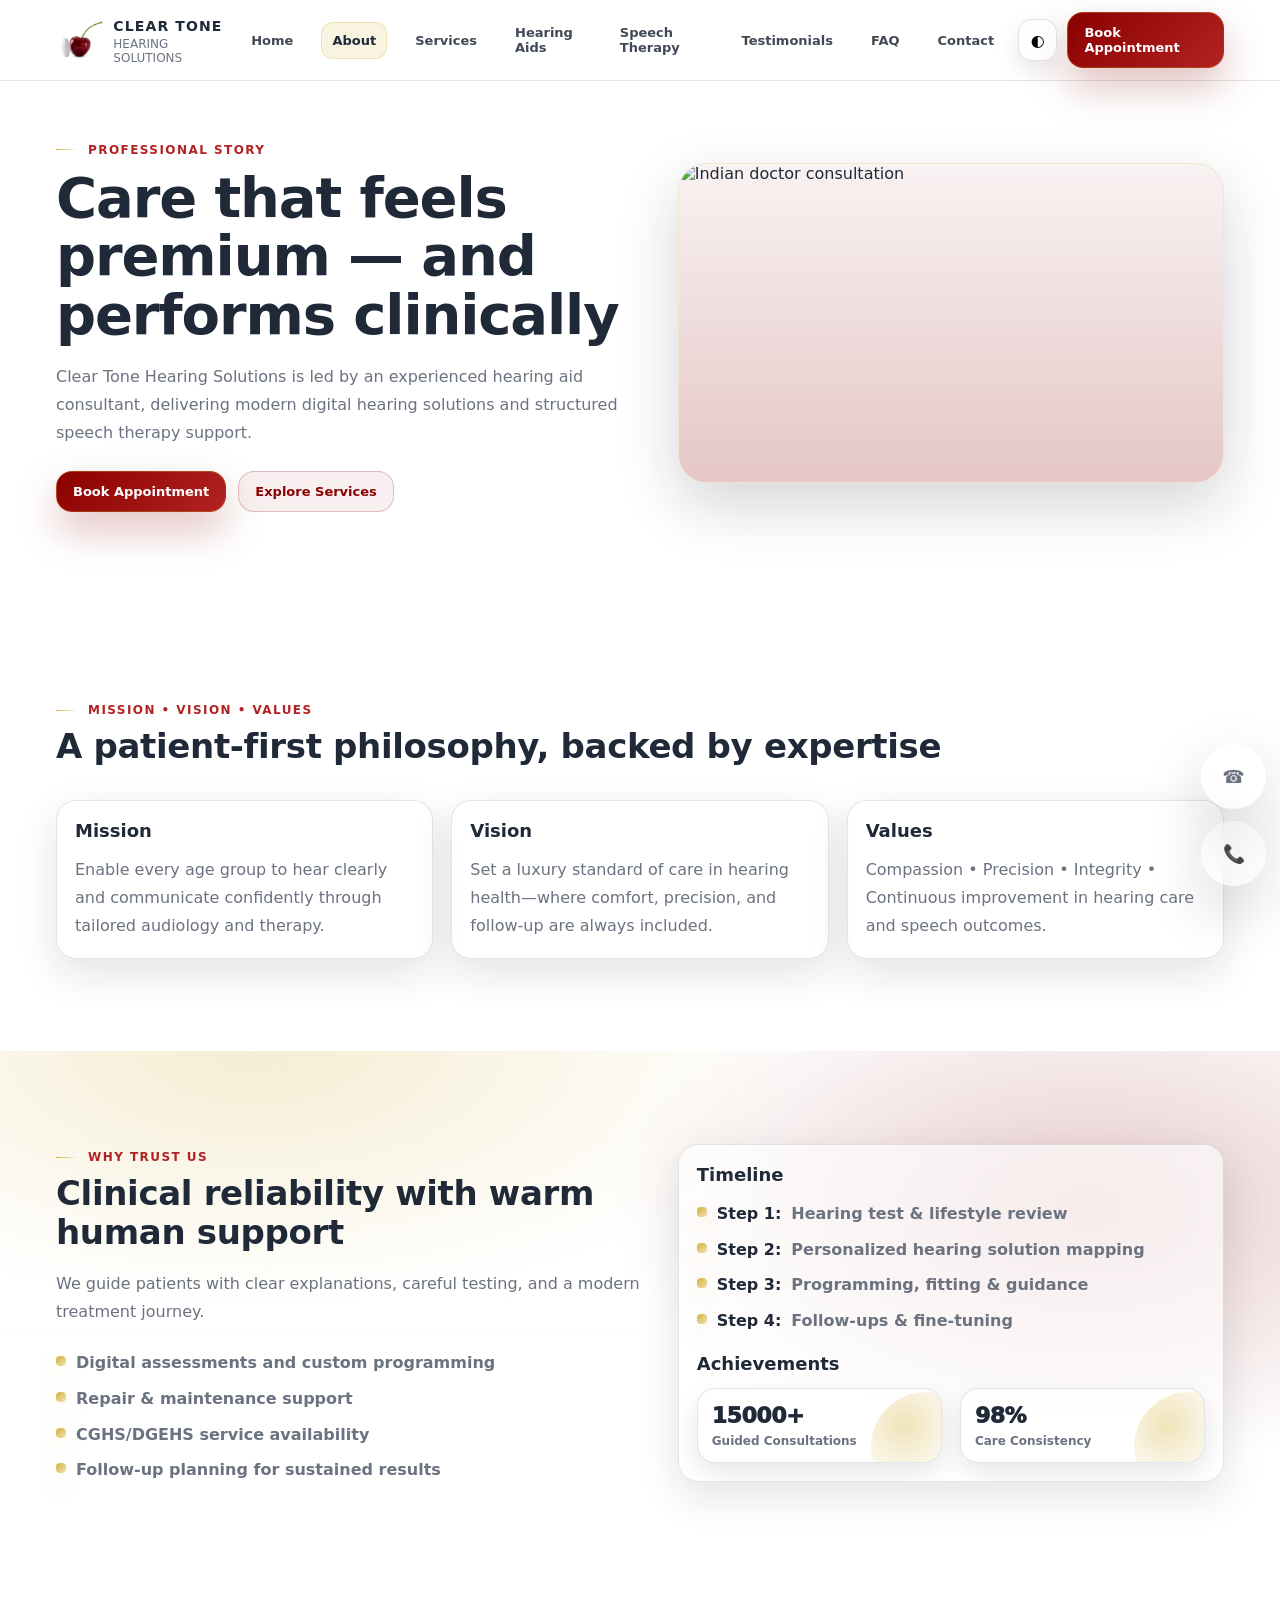
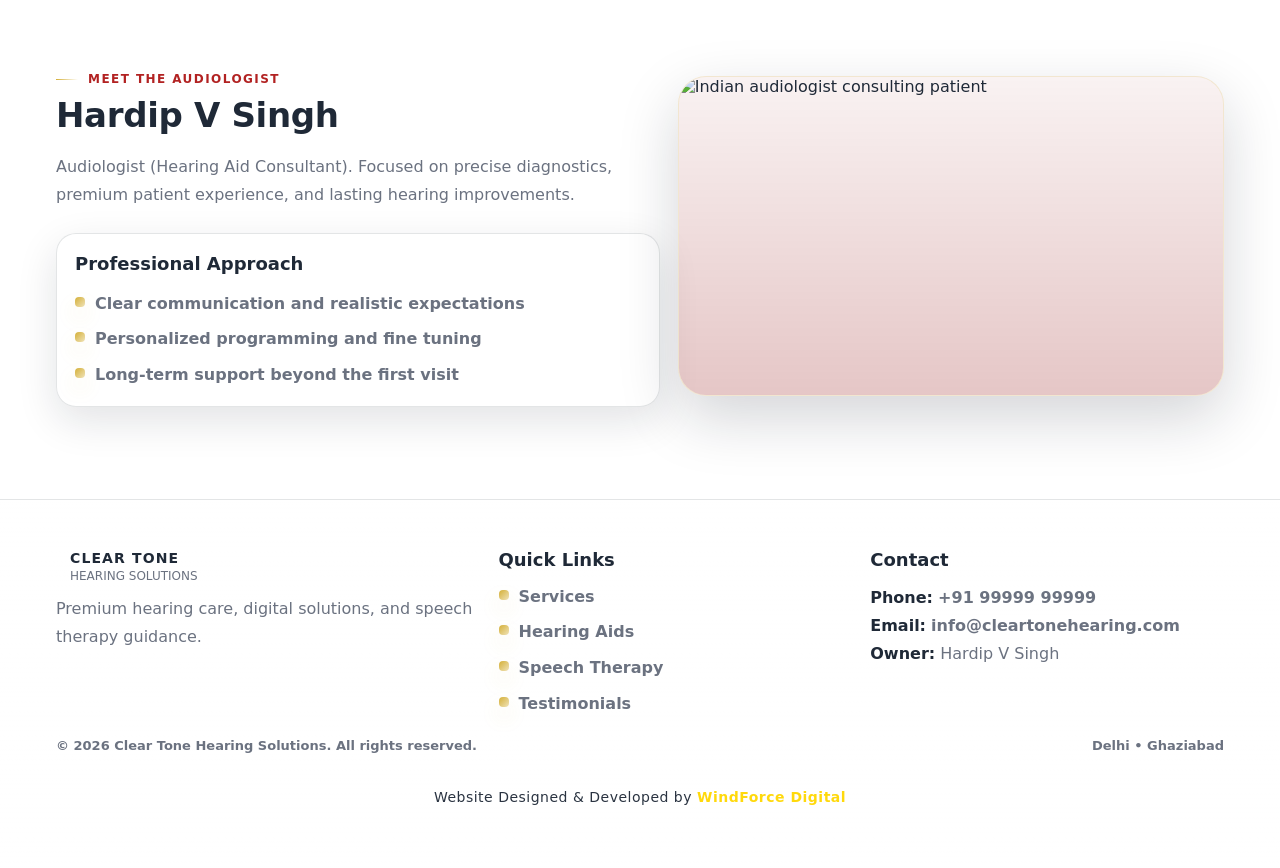
==== about.html @ dd48e20a "Add files via upload" ====
<!doctype html>
<html lang="en">
<head>
  <meta charset="utf-8" />
  <meta name="viewport" content="width=device-width, initial-scale=1" />
  <title>About Us | Clear Tone Hearing Solutions</title>
  <meta name="description" content="Mission, vision, values, timeline, and meet the audiologist at Clear Tone Hearing Solutions." />
  <meta name="theme-color" content="#8B0000" />
  <link rel="stylesheet" href="css/style.css" />
</head>
<body>
  <div id="cths-loader" class="loader" role="status" aria-live="polite">
    <div class="spinner" aria-hidden="true"></div>
    <span class="p" style="margin-top:14px; font-weight:900; color:var(--muted)">Preparing your premium experience…</span>
  </div>
  <div id="cths-progress" class="progress" aria-hidden="true"></div>

  <header class="navbar">
    <div class="container">
      <div class="nav-inner">
        <a class="brand" href="index.html" aria-label="Clear Tone Hearing Solutions Home">
          <img src="image/clear logo.jpeg" alt="Clear Tone Hearing Solutions Logo" class="site-logo">
          <div class="brand-text">
            <strong>CLEAR TONE</strong>
            <span>HEARING SOLUTIONS</span>
          </div>
        </a>
        <nav class="nav-links" aria-label="Primary">
          <a class="nav-link cths-nav-link" data-page="" href="index.html">Home</a>
          <a class="nav-link cths-nav-link" data-page="about.html" href="about.html">About</a>
          <a class="nav-link cths-nav-link" data-page="services.html" href="services.html">Services</a>
          <a class="nav-link cths-nav-link" data-page="hearing-aids.html" href="hearing-aids.html">Hearing Aids</a>
          <a class="nav-link cths-nav-link" data-page="speech-therapy.html" href="speech-therapy.html">Speech Therapy</a>
          <a class="nav-link cths-nav-link" data-page="testimonials.html" href="testimonials.html">Testimonials</a>
          <a class="nav-link cths-nav-link" data-page="faq.html" href="faq.html">FAQ</a>
          <a class="nav-link cths-nav-link" data-page="contact.html" href="contact.html">Contact</a>
        </nav>
        <div class="nav-actions">
          <button id="cths-theme-toggle" class="icon-btn" type="button" aria-label="Toggle dark mode" aria-pressed="false" title="Dark mode"><span aria-hidden="true">◐</span></button>
          <button class="icon-btn burger" id="cths-burger" type="button" aria-label="Open menu"><span aria-hidden="true">☰</span></button>
          <a class="primary-btn" href="#" data-appointment="open">Book Appointment</a>
        </div>
      </div>
    </div>

    <div id="cths-drawer" class="drawer" aria-hidden="true">
      <div class="drawer-back" aria-hidden="true"></div>
      <div class="drawer-panel">
        <div style="display:flex; justify-content:space-between; align-items:center; gap:12px">
          <div class="brand" aria-hidden="true"><span class="logo" style="width:34px; height:34px"></span><div><strong style="font-size:12px">CLEAR TONE</strong><span style="font-size:11px">HEARING SOLUTIONS</span></div></div>
          <button id="cths-drawer-close" class="icon-btn" type="button" aria-label="Close menu"><span aria-hidden="true">✕</span></button>
        </div>
        <div class="drawer-links">
          <a href="index.html" class="nav-link">Home</a>
          <a href="about.html" class="nav-link">About</a>
          <a href="services.html" class="nav-link">Services</a>
          <a href="hearing-aids.html" class="nav-link">Hearing Aids</a>
          <a href="speech-therapy.html" class="nav-link">Speech Therapy</a>
          <a href="testimonials.html" class="nav-link">Testimonials</a>
          <a href="faq.html" class="nav-link">FAQ</a>
          <a href="contact.html" class="nav-link">Contact</a>
        </div>
        <div class="card card-inner" style="margin-top:6px">
          <p class="p" style="margin:0"><strong style="color:var(--text)">Call:</strong> <a href="tel:+919999999999">+91 99999 99999</a></p>
        </div>
      </div>
    </div>
  </header>

  <main>
    <section class="section" aria-label="About header" style="padding-top:54px">
      <div class="container">
        <div class="split">
          <div data-reveal="up">
            <div class="kicker">Professional Story</div>
            <h1 class="h1" style="margin-top:12px">Care that feels premium — and performs clinically</h1>
            <p class="p mt18" style="max-width:62ch">
              Clear Tone Hearing Solutions is led by an experienced hearing aid consultant, delivering modern
              digital hearing solutions and structured speech therapy support.
            </p>
            <div class="hero-cta mt24">
              <a class="primary-btn" href="#" data-appointment="open">Book Appointment</a>
              <a class="secondary-btn" href="services.html">Explore Services</a>
            </div>
          </div>
          <div class="media-card" data-reveal="zoom">
            <img src="https://c8.alamy.com/comp/2RTAWK0/indian-female-gynecologist-doctor-consulting-young-married-couple-patients-in-fertility-clinic-about-ivf-or-iui-planning-pregnancy-concept-2RTAWK0.jpg" alt="Indian doctor consultation" loading="eager" />
          </div>
        </div>
      </div>
    </section>

    <section class="section" aria-label="Mission Vision Values">
      <div class="container">
        <div class="section-head">
          <div>
            <div class="kicker" data-reveal="left">Mission • Vision • Values</div>
            <h2 class="h2" data-reveal="up">A patient-first philosophy, backed by expertise</h2>
          </div>
        </div>

        <div class="grid-3">
          <article class="card" data-reveal="zoom"><div class="card-inner"><h3 class="h3">Mission</h3><p class="p mt12">Enable every age group to hear clearly and communicate confidently through tailored audiology and therapy.</p></div></article>
          <article class="card" data-reveal="zoom"><div class="card-inner"><h3 class="h3">Vision</h3><p class="p mt12">Set a luxury standard of care in hearing health—where comfort, precision, and follow-up are always included.</p></div></article>
          <article class="card" data-reveal="zoom"><div class="card-inner"><h3 class="h3">Values</h3><p class="p mt12">Compassion • Precision • Integrity • Continuous improvement in hearing care and speech outcomes.</p></div></article>
        </div>
      </div>
    </section>

    <section class="section parallax" aria-label="Timeline" style="padding-bottom:90px">
      <div class="parallax-bg" style="background-image:url('https://images.unsplash.com/photo-1588776814546-1a5be5c0a4b4?auto=format&fit=crop&w=1600&q=80')"></div>
      <div class="parallax-overlay"></div>
      <div class="container">
        <div class="grid-2 split">
          <div>
            <div class="kicker" data-reveal="left">Why Trust Us</div>
            <h2 class="h2" data-reveal="up">Clinical reliability with warm human support</h2>
            <p class="p mt18" data-reveal="right">We guide patients with clear explanations, careful testing, and a modern treatment journey.</p>

            <ul class="bullets mt24" data-reveal="up">
              <li>Digital assessments and custom programming</li>
              <li>Repair & maintenance support</li>
              <li>CGHS/DGEHS service availability</li>
              <li>Follow-up planning for sustained results</li>
            </ul>
          </div>

          <div class="card card-inner" data-reveal="zoom">
            <h3 class="h3">Timeline</h3>
            <div class="bullets" style="margin-top:14px">
              <li><strong style="color:var(--text)">Step 1:</strong> Hearing test & lifestyle review</li>
              <li><strong style="color:var(--text)">Step 2:</strong> Personalized hearing solution mapping</li>
              <li><strong style="color:var(--text)">Step 3:</strong> Programming, fitting & guidance</li>
              <li><strong style="color:var(--text)">Step 4:</strong> Follow-ups & fine-tuning</li>
            </div>
            <div class="mt18">
              <h3 class="h3">Achievements</h3>
              <div class="grid-2 mt12">
                <div class="stat"><div class="num cths-counter" data-to="15000" data-duration="1200" data-suffix="+">0+</div><div class="lab">Guided Consultations</div></div>
                <div class="stat"><div class="num cths-counter" data-to="98" data-duration="1100" data-suffix="%">0%</div><div class="lab">Care Consistency</div></div>
              </div>
            </div>
          </div>
        </div>
      </div>
    </section>

    <section class="section" aria-label="Meet the audiologist">
      <div class="container">
        <div class="split">
          <div>
            <div class="kicker" data-reveal="left">Meet The Audiologist</div>
            <h2 class="h2" data-reveal="up">Hardip V Singh</h2>
            <p class="p mt18" data-reveal="right">Audiologist (Hearing Aid Consultant). Focused on precise diagnostics, premium patient experience, and lasting hearing improvements.</p>
            <div class="card card-inner mt24" data-reveal="zoom">
              <h3 class="h3">Professional Approach</h3>
              <ul class="bullets" style="margin-top:14px">
                <li>Clear communication and realistic expectations</li>
                <li>Personalized programming and fine tuning</li>
                <li>Long-term support beyond the first visit</li>
              </ul>
            </div>
          </div>
          <div class="media-card" data-reveal="zoom">
            <img src="https://images.unsplash.com/photo-1559839734-2b71ea197ec2?auto=format&fit=crop&w=1200&q=80" alt="Indian audiologist consulting patient" />
          </div>
        </div>
      </div>
    </section>
  </main>

  <footer class="footer" aria-label="Footer">
    <div class="container">
      <div class="footer-grid">
        <div>
          <div class="brand" style="gap:14px"><span class="logo" aria-hidden="true"></span><div><strong>CLEAR TONE</strong><span>HEARING SOLUTIONS</span></div></div>
          <p class="p mt12">Premium hearing care, digital solutions, and speech therapy guidance.</p>
        </div>
        <div>
          <h3 class="h3">Quick Links</h3>
          <div class="bullets" style="margin-top:12px">
            <li><a href="services.html">Services</a></li>
            <li><a href="hearing-aids.html">Hearing Aids</a></li>
            <li><a href="speech-therapy.html">Speech Therapy</a></li>
            <li><a href="testimonials.html">Testimonials</a></li>
          </div>
        </div>
        <div>
          <h3 class="h3">Contact</h3>
          <p class="p mt12"><strong style="color:var(--text)">Phone:</strong> <a href="tel:+919999999999">+91 99999 99999</a></p>
          <p class="p"><strong style="color:var(--text)">Email:</strong> <a href="mailto:info@cleartonehearing.com">info@cleartonehearing.com</a></p>
          <p class="p"><strong style="color:var(--text)">Owner:</strong> Hardip V Singh</p>
        </div>
      </div>
      <div class="footer-bot"><span>© <span id="cths-year"></span> Clear Tone Hearing Solutions. All rights reserved.</span><span>Delhi • Ghaziabad</span></div>

      <div class="developer-credit">
    <p>
        Website Designed & Developed by
        <a href="https://windforcedigital.com" target="_blank" rel="noopener">
            <strong>WindForce Digital</strong>
        </a>
    </p>
</div>


  <div id="cths-modal-backdrop" class="modal-backdrop" aria-hidden="true"></div>
  <div id="cths-modal" class="modal" aria-hidden="true" role="dialog" aria-modal="true" aria-label="Book appointment">
    <div class="modal-head">
      <div><div class="kicker">Appointment</div><div class="modal-title" style="font-size:18px">Request a Premium Consultation</div></div>
      <button class="modal-close" type="button" aria-label="Close" data-modal-close="true"><span aria-hidden="true">✕</span></button>
    </div>
    <div class="modal-body">
      <form id="cths-appointment-form" class="form" action="#" method="post">
        <div class="modal-cols">
          <div class="field"><label for="cths-field-name">Full Name</label><input id="cths-field-name" name="name" type="text" required placeholder="Your name" /></div>
          <div class="field"><label for="cths-field-phone">Phone</label><input id="cths-field-phone" name="phone" type="tel" required placeholder="Mobile number" inputmode="tel" /></div>
        </div>
        <div class="modal-cols mt12">
          <div class="field"><label for="cths-field-location">Preferred Location</label>
            <select id="cths-field-location" name="location" required>
              <option value="delhi">Delhi Branch</option>
              <option value="ghaziabad">Ghaziabad Branch</option>
            </select></div>
          <div class="field"><label for="cths-field-service">Service Interested</label>
            <select id="cths-field-service" name="service" required>
              <option value="hearing">Hearing Assessment</option>
              <option value="hearing-aid">Hearing Aid</option>
              <option value="speech">Speech Therapy</option>
              <option value="repair">Repair & Maintenance</option>
            </select></div>
        </div>
        <div class="field mt12"><label for="cths-field-message">Brief Details (Optional)</label><textarea id="cths-field-message" name="message" placeholder="Tell us what you’re experiencing…"></textarea></div>
        <div class="hero-cta mt18" style="justify-content:flex-end"><button id="cths-appointment-submit" class="primary-btn" type="submit">Submit Request</button></div>
        <p id="cths-appointment-status" class="p" style="margin-top:10px; font-weight:800; color:var(--muted)"></p>
      </form>
    </div>
  </div>

  <div class="floating" aria-label="Quick actions">
    <a class="float-btn" href="#" title="WhatsApp" aria-label="WhatsApp (placeholder)" onclick="return false"><span aria-hidden="true" style="font-size:18px">☎</span></a>
    <a class="float-btn" href="tel:+919999999999" title="Call Now" aria-label="Call now"><span aria-hidden="true" style="font-size:18px">📞</span></a>
  </div>
  <button id="cths-backtop" class="backtop float-btn" type="button" aria-label="Back to top"><span aria-hidden="true">↑</span></button>

  <script>document.getElementById('cths-year').textContent = new Date().getFullYear();</script>
  <script src="js/main.js" defer></script>

  <script type="application/ld+json">
  {"@context":"https://schema.org","@type":"MedicalOrganization","name":"CLEAR TONE HEARING SOLUTIONS","telephone":"+919999999999"}
  </script>
</body>
</html>
---- css/style.css ----
/* CLEAR TONE HEARING SOLUTIONS — Premium UI System
   Pure CSS3, mobile-first, glassmorphism, luxury healthcare branding
*/

:root{
  --primary:#8B0000;
  --secondary:#B22222;
  --accent:#D4AF37;
  --bg:#FFFFFF;
  --text:#1F2937;

  --muted:#6B7280;
  --card: rgba(255,255,255,.62);
  --card2: rgba(255,255,255,.42);
  --stroke: rgba(31,41,55,.12);

  --shadow-lg: 0 22px 60px rgba(17,24,39,.18);
  --shadow-md: 0 14px 40px rgba(17,24,39,.12);
  --shadow-sm: 0 10px 24px rgba(17,24,39,.10);

  --radius-xl: 28px;
  --radius-lg: 20px;
  --radius-md: 14px;
  --radius-sm: 12px;

  --max: 1200px;

  --focus: 0 0 0 4px rgba(212,175,55,.35);
  --focus2: 0 0 0 4px rgba(139,0,0,.22);

  --grad-hero: radial-gradient(1000px 500px at 15% 0%, rgba(139,0,0,.18), transparent 55%),
               radial-gradient(900px 600px at 85% 10%, rgba(212,175,55,.18), transparent 50%),
               linear-gradient(180deg, rgba(178,34,34,.06), rgba(255,255,255,0));

  --grad-accent: linear-gradient(120deg, rgba(139,0,0,1) 0%, rgba(178,34,34,1) 45%, rgba(212,175,55,1) 100%);

  --glass: blur(14px);
}

[data-theme="dark"]{
  --bg:#070A12;
  --text:#E5E7EB;
  --muted:#9CA3AF;

  --card: rgba(12,17,33,.55);
  --card2: rgba(12,17,33,.35);
  --stroke: rgba(229,231,235,.12);

  --shadow-lg: 0 22px 60px rgba(0,0,0,.45);
  --shadow-md: 0 14px 40px rgba(0,0,0,.35);
  --shadow-sm: 0 10px 24px rgba(0,0,0,.28);

  --grad-hero: radial-gradient(1000px 500px at 15% 0%, rgba(139,0,0,.30), transparent 55%),
               radial-gradient(900px 600px at 85% 10%, rgba(212,175,55,.20), transparent 52%),
               linear-gradient(180deg, rgba(212,175,55,.08), rgba(7,10,18,0));
}

*{box-sizing:border-box}
html{scroll-behavior:smooth}
body{margin:0; font-family: ui-sans-serif, system-ui, -apple-system, Segoe UI, Roboto, Helvetica, Arial, "Apple Color Emoji","Segoe UI Emoji"; background:var(--bg); color:var(--text)}
a{color:inherit; text-decoration:none}
img{max-width:100%; display:block}
button, input, select, textarea{font:inherit}

/* Accessibility */
:focus-visible{outline:none; box-shadow: var(--focus)}

/* Layout */
.container{width:100%; max-width:var(--max); margin:0 auto; padding:0 16px}
.section{padding:72px 0}
.section--tight{padding:56px 0}

/* Type Scale */
.kicker{display:inline-flex; align-items:center; gap:10px; color:var(--secondary); font-weight:700; letter-spacing:.12em; text-transform:uppercase; font-size:12px}
.kicker:before{content:""; width:22px; height:1px; background:linear-gradient(90deg, var(--accent), rgba(212,175,55,0));}
.h1{font-size:40px; line-height:1.05; letter-spacing:-.02em; margin:14px 0 10px}
.h2{font-size:28px; line-height:1.15; margin:10px 0 12px; letter-spacing:-.01em}
.h3{font-size:18px; line-height:1.35; margin:0}
.p{color:var(--muted); line-height:1.75; margin:0}

@media (min-width: 768px){
  .h1{font-size:56px}
  .section{padding:92px 0}
  .h2{font-size:34px}
}

/* Navbar */
.navbar{
  position:sticky; top:0; z-index:50;
  backdrop-filter: blur(16px);
  background: rgba(255,255,255,.55);
  border-bottom:1px solid var(--stroke);
}
[data-theme="dark"] .navbar{background: rgba(7,10,18,.58)}

.nav-inner{display:flex; align-items:center; justify-content:space-between; gap:14px; padding:12px 0}
.brand{display:flex; align-items:center; gap:10px; min-width:0}
.brand .site-logo{flex:0 0 auto}
.brand .brand-text{min-width:0}

.logo{display:none}

.site-logo{
  height:48px;
  width:auto;
  object-fit:contain;
  display:block;
  transition:all .3s ease;
}

.site-logo:hover{
  transform:scale(1.05);
}

@media (max-width:768px){
  .site-logo{height:38px}
}

.brand strong{font-size:14px; letter-spacing:.08em}
.brand span{display:block; font-size:12px; color:var(--muted); margin-top:2px}


.nav-links{display:none}
@media (min-width: 920px){
  .nav-links{display:flex; gap:18px; align-items:center}
}

.nav-link{
  font-weight:650; font-size:13px; color:var(--text);
  opacity:.85; padding:10px 10px; border-radius:12px;
  transition: background .25s ease, transform .25s ease, opacity .25s ease;
}
.nav-link:hover{background: rgba(139,0,0,.08); opacity:1; transform: translateY(-1px)}
.nav-link[aria-current="page"]{background: rgba(212,175,55,.14); opacity:1; border:1px solid rgba(212,175,55,.28)}

.nav-actions{display:flex; gap:10px; align-items:center}

.icon-btn{
  width:42px; height:42px; border-radius:14px;
  border:1px solid var(--stroke);
  background: var(--card2);
  backdrop-filter: var(--glass);
  box-shadow: var(--shadow-sm);
  display:grid; place-items:center;
  transition: transform .2s ease, background .2s ease, border-color .2s ease;
}
.icon-btn:hover{transform: translateY(-2px); border-color: rgba(212,175,55,.35); background: var(--card)}

.primary-btn{
  background: linear-gradient(135deg, rgba(139,0,0,1), rgba(178,34,34,1));
  border:1px solid rgba(212,175,55,.28);
  color:white;
  padding:12px 16px;
  border-radius:16px;
  font-weight:800;
  font-size:13px;
  box-shadow: 0 18px 40px rgba(139,0,0,.25);
  transition: transform .2s ease, filter .2s ease;
}
.primary-btn:hover{transform: translateY(-2px); filter:saturate(1.05)}
.secondary-btn{
  border:1px solid rgba(139,0,0,.22);
  background: rgba(139,0,0,.06);
  color:var(--primary);
  padding:12px 16px;
  border-radius:16px;
  font-weight:800;
  font-size:13px;
  transition: transform .2s ease, background .2s ease;
}
.secondary-btn:hover{transform: translateY(-2px); background: rgba(139,0,0,.09)}

/* Hero */
.hero{
  padding:34px 0 22px;
  background: var(--grad-hero);
  position:relative;
  overflow:hidden;
}
.hero:before{
  content:"";
  position:absolute; inset:-120px -140px auto -140px;
  height:420px;
  background: radial-gradient(circle at 30% 50%, rgba(212,175,55,.22), transparent 60%),
              radial-gradient(circle at 70% 30%, rgba(139,0,0,.20), transparent 62%);
  filter: blur(1px);
  pointer-events:none;
}

.hero-grid{display:grid; grid-template-columns:1fr; gap:22px; align-items:center; position:relative}
@media (min-width: 980px){
  .hero-grid{grid-template-columns: 1.08fr .92fr; gap:34px}
}

.hero-card{
  border-radius: var(--radius-xl);
  border:1px solid var(--stroke);
  background: linear-gradient(180deg, rgba(255,255,255,.68), rgba(255,255,255,.40));
  box-shadow: var(--shadow-lg);
  backdrop-filter: var(--glass);
  overflow:hidden;
}
[data-theme="dark"] .hero-card{background: linear-gradient(180deg, rgba(12,17,33,.70), rgba(12,17,33,.35));}

.hero-copy{padding:22px}
@media (min-width: 768px){.hero-copy{padding:30px}}

.hero-cta{display:flex; flex-wrap:wrap; gap:12px; margin-top:18px}

.hero-badges{display:flex; flex-wrap:wrap; gap:10px; margin-top:18px}
.badge{
  display:inline-flex; align-items:center; gap:10px;
  padding:10px 12px; border-radius:16px;
  border:1px solid var(--stroke);
  background: rgba(255,255,255,.42);
  backdrop-filter: var(--glass);
  font-weight:700; font-size:13px;
}
[data-theme="dark"] .badge{background: rgba(12,17,33,.38)}

.hero-media{padding:18px}
.hero-media .media-wrap{
  border-radius: 22px;
  overflow:hidden;
  border:1px solid rgba(212,175,55,.18);
  background: rgba(139,0,0,.05);
  position:relative;
  min-height:260px;
}
@media (min-width: 980px){.hero-media .media-wrap{min-height:420px}}

.media-wrap:after{
  content:"";
  position:absolute; inset:0;
  background: linear-gradient(180deg, rgba(0,0,0,.0), rgba(0,0,0,.25));
  pointer-events:none;
}

/* Counters */
.stats-grid{display:grid; grid-template-columns: 1fr 1fr; gap:12px; margin-top:18px}
@media (min-width: 540px){.stats-grid{grid-template-columns: repeat(4, 1fr)}}

.stat{
  border-radius:18px;
  padding:14px 14px;
  border:1px solid var(--stroke);
  background: rgba(255,255,255,.48);
  backdrop-filter: var(--glass);
  box-shadow: var(--shadow-sm);
  transition: transform .2s ease, border-color .2s ease;
  position:relative;
  overflow:hidden;
}
[data-theme="dark"] .stat{background: rgba(12,17,33,.40)}
.stat:before{
  content:""; position:absolute; inset:auto -40px -40px auto;
  width:110px; height:110px; border-radius:50%;
  background: radial-gradient(circle at 30% 30%, rgba(212,175,55,.35), transparent 60%);
}
.stat:hover{transform: translateY(-3px); border-color: rgba(212,175,55,.30)}
.stat .num{font-size:22px; font-weight:950; letter-spacing:-.02em}
.stat .lab{font-size:12px; color:var(--muted); margin-top:6px; font-weight:700}

/* Cards / grids */
.grid-2{display:grid; grid-template-columns:1fr; gap:18px}
.grid-3{display:grid; grid-template-columns:1fr; gap:18px}
.grid-4{display:grid; grid-template-columns:1fr; gap:14px}

@media (min-width: 720px){
  .grid-2{grid-template-columns:1fr 1fr}
  .grid-3{grid-template-columns:repeat(2,1fr)}
  .grid-4{grid-template-columns:repeat(2,1fr)}
}
@media (min-width: 980px){
  .grid-3{grid-template-columns:repeat(3,1fr)}
  .grid-4{grid-template-columns:repeat(4,1fr)}
}

.card{
  border-radius: var(--radius-lg);
  border:1px solid var(--stroke);
  background: var(--card);
  backdrop-filter: var(--glass);
  box-shadow: var(--shadow-md);
  overflow:hidden;
}
.card-inner{padding:18px}

/* Sections headings */
.section-head{display:flex; flex-direction:column; gap:10px; margin-bottom:22px}
@media (min-width: 900px){.section-head{flex-direction:row; align-items:flex-end; justify-content:space-between}}

/* Lists */
.bullets{margin:14px 0 0; padding:0; list-style:none; display:grid; gap:10px}
.bullets li{display:flex; gap:10px; align-items:flex-start; color:var(--muted); line-height:1.6; font-weight:650}
.bullets li:before{content:""; width:10px; height:10px; margin-top:6px; border-radius:4px; background: linear-gradient(135deg, var(--accent), rgba(212,175,55,.35)); box-shadow: 0 10px 20px rgba(212,175,55,.18)}

/* Glass split / media */
.split{
  display:grid; grid-template-columns:1fr; gap:18px; align-items:center;
}
@media (min-width: 980px){.split{grid-template-columns: 1.05fr .95fr}}

.media-card{
  border-radius: var(--radius-xl);
  overflow:hidden;
  border:1px solid rgba(212,175,55,.18);
  background: rgba(139,0,0,.05);
  box-shadow: var(--shadow-lg);
  position:relative;
  min-height:320px;
}
.media-card img{width:100%; height:100%; object-fit:cover}
.media-card:after{content:""; position:absolute; inset:0; background: linear-gradient(180deg, rgba(139,0,0,.0), rgba(139,0,0,.18)); pointer-events:none}

/* Parallax */
.parallax{
  position:relative;
  overflow:hidden;
}
.parallax .parallax-bg{
  position:absolute; inset:-40px;
  background-size: cover;
  background-position:center;
  transform: translate3d(0,0,0);
  filter:saturate(1.06) contrast(1.02);
}
.parallax .parallax-overlay{
  position:absolute; inset:0;
  background: radial-gradient(900px 420px at 20% 0%, rgba(212,175,55,.22), transparent 60%),
              radial-gradient(820px 450px at 85% 30%, rgba(139,0,0,.20), transparent 58%),
              linear-gradient(180deg, rgba(255,255,255,.75), rgba(255,255,255,.20));
}
[data-theme="dark"] .parallax .parallax-overlay{background: radial-gradient(900px 420px at 20% 0%, rgba(212,175,55,.18), transparent 60%),
              radial-gradient(820px 450px at 85% 30%, rgba(139,0,0,.24), transparent 58%),
              linear-gradient(180deg, rgba(7,10,18,.72), rgba(7,10,18,.28));}

.parallax .container{position:relative}

/* Tables */
.table{
  width:100%; border-collapse:separate; border-spacing:0;
  overflow:hidden;
  border-radius:20px;
  border:1px solid var(--stroke);
  background: rgba(255,255,255,.35);
  backdrop-filter: var(--glass);
  box-shadow: var(--shadow-md);
}
[data-theme="dark"] .table{background: rgba(12,17,33,.35)}
.table th, .table td{padding:14px 12px; border-bottom:1px solid var(--stroke)}
.table th{text-align:left; color:var(--text); font-weight:900; font-size:13px}
.table td{color:var(--muted); font-weight:650}
.table tr:last-child td{border-bottom:none}

/* FAQ */
.accordion{display:grid; gap:12px}
.acc-item{
  border-radius:18px;
  border:1px solid var(--stroke);
  background: var(--card);
  backdrop-filter: var(--glass);
  box-shadow: var(--shadow-sm);
  overflow:hidden;
}
.acc-btn{
  width:100%; text-align:left;
  padding:16px 16px;
  border:none; background:transparent; color:var(--text);
  font-weight:900; display:flex; justify-content:space-between; gap:12px; cursor:pointer;
}
.acc-btn .plus{width:34px; height:34px; border-radius:14px; border:1px solid var(--stroke); display:grid; place-items:center; color:var(--primary); background:rgba(139,0,0,.06)}
.acc-panel{max-height:0; overflow:hidden; transition:max-height .35s ease}
.acc-content{padding:0 16px 0; color:var(--muted); line-height:1.7; font-weight:650}

/* Testimonials carousel */
.carousel{position:relative}
.carousel-track{display:grid; gap:12px; grid-auto-flow: column; grid-auto-columns: 100%; overflow:hidden; scroll-behavior:smooth}
@media (min-width: 900px){.carousel-track{grid-auto-columns: 50%}}

.test-card{border-radius:22px; border:1px solid var(--stroke); background: var(--card); backdrop-filter: var(--glass); box-shadow: var(--shadow-md); overflow:hidden}
.test-inner{padding:18px}
.stars{color: var(--accent); letter-spacing:2px; font-weight:900}

.carousel-controls{display:flex; gap:10px; margin-top:14px; justify-content:center}

/* Forms */
.form{
  display:grid; gap:12px;
}
.field{display:grid; gap:8px}
label{font-weight:900; font-size:13px}
input, select, textarea{
  border-radius:16px;
  border:1px solid var(--stroke);
  background: rgba(255,255,255,.45);
  backdrop-filter: var(--glass);
  padding:12px 14px;
  color:var(--text);
  box-shadow: inset 0 1px 0 rgba(255,255,255,.4);
}
[data-theme="dark"] input, [data-theme="dark"] select, [data-theme="dark"] textarea{background: rgba(12,17,33,.35)}
textarea{min-height:110px; resize:vertical}
.form .row{display:grid; grid-template-columns:1fr; gap:12px}
@media(min-width: 720px){.form .row{grid-template-columns:1fr 1fr}}

/* Footer */
.footer{
  padding:48px 0;
  border-top:1px solid var(--stroke);
  background: linear-gradient(180deg, rgba(255,255,255,.7), rgba(255,255,255,1));
}

/* Developer Credit */
.developer-credit{
    text-align:center;
    padding:15px 10px;
    margin-top:20px;
    border-top:1px solid rgba(255,255,255,0.15);
    font-size:14px;
    letter-spacing:0.5px;
}

.developer-credit strong{
    color:#FFD700;
    font-weight:700;
    transition:all .3s ease;
}
.developer-credit strong:hover{
    color:#100e0e;
}

.developer-credit p{
    margin:0;
    opacity:0.95;
}

@media (max-width: 520px){
  .developer-credit{
    padding:12px 10px;
    margin-top:16px;
    font-size:13px;
    letter-spacing:0.3px;
  }
}

[data-theme="dark"] .footer{background: linear-gradient(180deg, rgba(7,10,18,.75), rgba(7,10,18,1));}
.footer-grid{display:grid; grid-template-columns:1fr; gap:18px}
@media(min-width: 920px){.footer-grid{grid-template-columns: 1.2fr 1fr 1fr}}

.footer a{color:var(--muted); font-weight:700}
.footer a:hover{color:var(--primary)}

.footer-bot{display:flex; flex-wrap:wrap; gap:10px; justify-content:space-between; margin-top:22px; color:var(--muted); font-weight:700; font-size:13px}

/* Floating widgets */
.floating{
  position:fixed;
  right:14px;
  bottom:14px;
  z-index:60;
  display:flex;
  flex-direction:column;
  /* ensure no overlap on mobile: fixed vertical stack */
  gap:12px;
}

.float-btn{
  width:65px;
  height:65px;
  border-radius:999px;
  border:1px solid rgba(255,255,255,.22);
  background: rgba(255,255,255,.20);
  backdrop-filter: var(--glass);
  box-shadow: var(--shadow-lg);
  display:grid;
  place-items:center;
  transition: transform .22s ease, box-shadow .22s ease, filter .22s ease;
  position:relative;
  overflow:hidden;
}

/* WhatsApp button */
.float-btn--wa{
  color:#fff;
  background: linear-gradient(180deg, rgba(37,211,102,1), rgba(18,140,126,1));
  box-shadow: 0 18px 45px rgba(18,140,126,.35);
}

.float-icon{
  width:26px;
  height:26px;
  color:rgba(255,255,255,.98);
}

/* (Removed old Call button styles; only WhatsApp remains) */


.float-btn:hover{
  transform: scale(1.08);
  filter: saturate(1.05);
}

/* WhatsApp glow + pulse every 3s */
.float-btn--wa:before{
  content:"";
  position:absolute;
  inset:-2px;
  background: radial-gradient(circle at 35% 25%, rgba(255,255,255,.35), rgba(255,255,255,0) 55%);
  pointer-events:none;
}

.float-btn--wa{
  animation: cths-wa-pulse 3s ease-in-out infinite;
}

@keyframes cths-wa-pulse{
  0%, 100%{ box-shadow: 0 18px 45px rgba(18,140,126,.30); transform: scale(1); }
  50%{ box-shadow: 0 26px 70px rgba(18,140,126,.48); transform: scale(1.04); }
}

/* Tooltip */
.float-btn[title]{
  position:relative;
}
.float-btn[title]:after{
  content: attr(title);
  position:absolute;
  right: 50%;
  bottom: calc(100% + 10px);
  transform: translateX(50%);
  white-space:nowrap;
  padding:10px 12px;
  border-radius:14px;
  background: rgba(0,0,0,.55);
  color:#fff;
  font-weight:900;
  font-size:12px;
  opacity:0;
  pointer-events:none;
  transition: opacity .18s ease, transform .18s ease;
}
.float-btn:hover[title]:after{
  opacity:1;
  transform: translateX(50%) translateY(-2px);
}

/* Mobile sizing */
@media (max-width: 520px){
  .floating{ right:12px; bottom:12px; gap:10px; }
  .float-btn{ width:55px; height:55px; }
}


.backtop{position:fixed; left:14px; bottom:14px; z-index:60; display:none}

/* Progress */
.progress{
  position:fixed; top:0; left:0; height:3px;
  width:0%; background: var(--grad-accent);
  z-index:80;
}

/* Loader */
.loader{
  position:fixed; inset:0;
  background: radial-gradient(900px 500px at 30% 10%, rgba(212,175,55,.20), transparent 60%),
              linear-gradient(180deg, rgba(255,255,255,.96), rgba(255,255,255,1));
  display:grid; place-items:center;
  z-index:999;
  transition: opacity .4s ease, visibility .4s ease;
}
[data-theme="dark"] .loader{background: radial-gradient(900px 500px at 30% 10%, rgba(212,175,55,.15), transparent 60%),
              linear-gradient(180deg, rgba(7,10,18,.96), rgba(7,10,18,1));}
.loader[aria-hidden="true"]{opacity:0; visibility:hidden}
.spinner{
  width:74px; height:74px; border-radius:24px;
  border:1px solid rgba(212,175,55,.35);
  background: rgba(255,255,255,.55);
  backdrop-filter: var(--glass);
  box-shadow: var(--shadow-lg);
  display:grid; place-items:center;
  position:relative;
  overflow:hidden;
}
[data-theme="dark"] .spinner{background: rgba(12,17,33,.55)}
.spinner:before{
  content:"";
  position:absolute; inset:-60%;
  background: conic-gradient(from 90deg, rgba(212,175,55,1), rgba(139,0,0,1), rgba(212,175,55,1));
  animation: spin 1.2s linear infinite;
}
.spinner:after{
  content:"";
  position:absolute; inset:8px;
  border-radius:18px;
  background: rgba(255,255,255,.75);
  border:1px solid var(--stroke);
}
[data-theme="dark"] .spinner:after{background: rgba(7,10,18,.75)}
@keyframes spin{to{transform: rotate(360deg)}}

/* Modal */
.modal-backdrop{
  position:fixed; inset:0; z-index:200;
  background: rgba(0,0,0,.35);
  display:none;
}
.modal-backdrop[aria-hidden="false"]{display:block}
.modal{
  position:fixed; left:50%; top:50%; transform: translate(-50%,-50%);
  width: min(920px, calc(100% - 24px));
  border-radius: 26px;
  border:1px solid rgba(212,175,55,.22);
  background: var(--card);
  backdrop-filter: var(--glass);
  box-shadow: var(--shadow-lg);
  z-index:210;
  display:none;
}
.modal[aria-hidden="false"]{display:block}
.modal-head{display:flex; justify-content:space-between; align-items:center; gap:10px; padding:16px 16px 0}
.modal-title{font-weight:1000; letter-spacing:-.02em}
.modal-close{
  width:42px; height:42px; border-radius:16px;
  border:1px solid var(--stroke);
  background: rgba(255,255,255,.45);
  cursor:pointer;
}
[data-theme="dark"] .modal-close{background: rgba(12,17,33,.35)}
.modal-body{padding:16px}
.modal-cols{display:grid; grid-template-columns:1fr; gap:14px}
@media(min-width: 900px){.modal-cols{grid-template-columns: 1.05fr .95fr}}

/* Scroll reveal */
[data-reveal]{opacity:0; transform: translateY(14px); transition: opacity .7s ease, transform .7s ease}
[data-reveal].is-visible{opacity:1; transform: translateY(0)}
[data-reveal="left"].is-visible{transform: translateX(0)}
[data-reveal="right"].is-visible{transform: translateX(0)}

[data-reveal="left"]{transform: translateX(-18px)}
[data-reveal="right"]{transform: translateX(18px)}
[data-reveal="zoom"]{transform: scale(.96)}
[data-reveal="fade"]{transform:none}

/* Reduced motion */
@media (prefers-reduced-motion: reduce){
  html{scroll-behavior:auto}
  *{transition:none !important; animation:none !important}
}

/* Service filter pills */
.pills{display:flex; flex-wrap:wrap; gap:10px; margin:6px 0 18px}
.pill{
  border-radius:999px;
  border:1px solid var(--stroke);
  background: rgba(255,255,255,.45);
  backdrop-filter: var(--glass);
  padding:10px 14px;
  font-weight:900;
  font-size:13px;
  color:var(--muted);
  cursor:pointer;
  transition: transform .2s ease, border-color .2s ease, background .2s ease, color .2s ease;
}
[data-theme="dark"] .pill{background: rgba(12,17,33,.35)}
.pill:hover{transform: translateY(-2px); color:var(--text); border-color: rgba(212,175,55,.32)}
.pill[aria-pressed="true"]{color: var(--primary); border-color: rgba(139,0,0,.35); background: rgba(139,0,0,.08)}

/* Micro interactions */
.hover-lift{transition: transform .22s ease, border-color .22s ease}
.hover-lift:hover{transform: translateY(-3px); border-color: rgba(212,175,55,.28)}

/* Mobile menu (minimal) */
.burger{display:grid}
@media(min-width: 920px){.burger{display:none}}
.mobile-drawer{display:none}
@media(max-width: 919px){.mobile-drawer{display:block}}

.drawer{
  position:fixed; inset:0; z-index:120; display:none;
}
.drawer[aria-hidden="false"]{display:block}
.drawer-back{position:absolute; inset:0; background: rgba(0,0,0,.28)}
.drawer-panel{
  position:absolute; top:0; right:0; height:100%; width:min(360px, calc(100% - 60px));
  background: var(--bg);
  border-left:1px solid var(--stroke);
  padding:14px; display:flex; flex-direction:column; gap:10px;
}
.drawer-links{display:grid; gap:6px; margin-top:10px}
.drawer-links a{padding:12px 12px; border-radius:14px; border:1px solid var(--stroke); background: var(--card2); font-weight:900}

/* Video placeholder */
.video-ph{
  border-radius:22px;
  border:1px dashed rgba(212,175,55,.35);
  background: rgba(255,255,255,.35);
  height:170px;
  display:grid; place-items:center;
  color:var(--muted);
  font-weight:900;
}
[data-theme="dark"] .video-ph{background: rgba(12,17,33,.35)}

/* Utility */
.m0{margin:0}
.mt12{margin-top:12px}
.mt18{margin-top:18px}
.mt24{margin-top:24px}
.mt30{margin-top:30px}

.hide-sm{display:none}
@media(min-width: 720px){.hide-sm{display:block}}
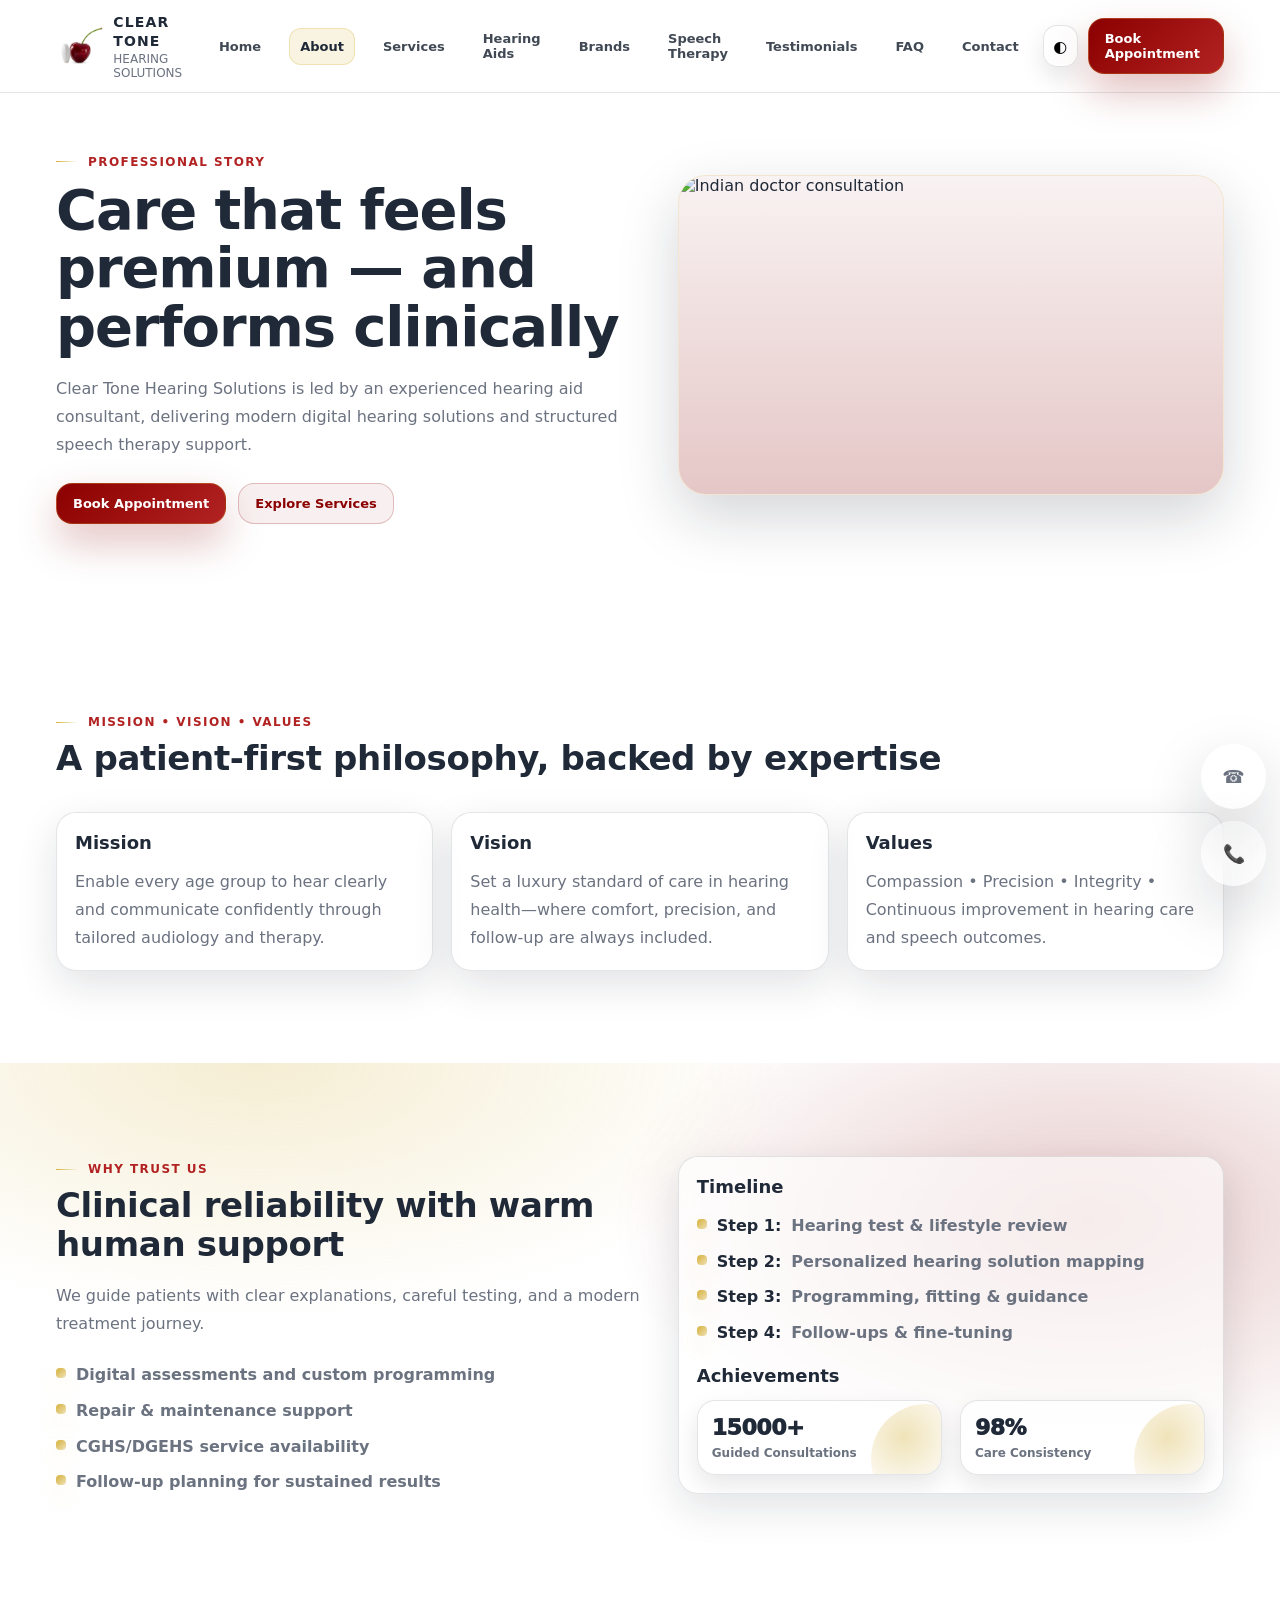
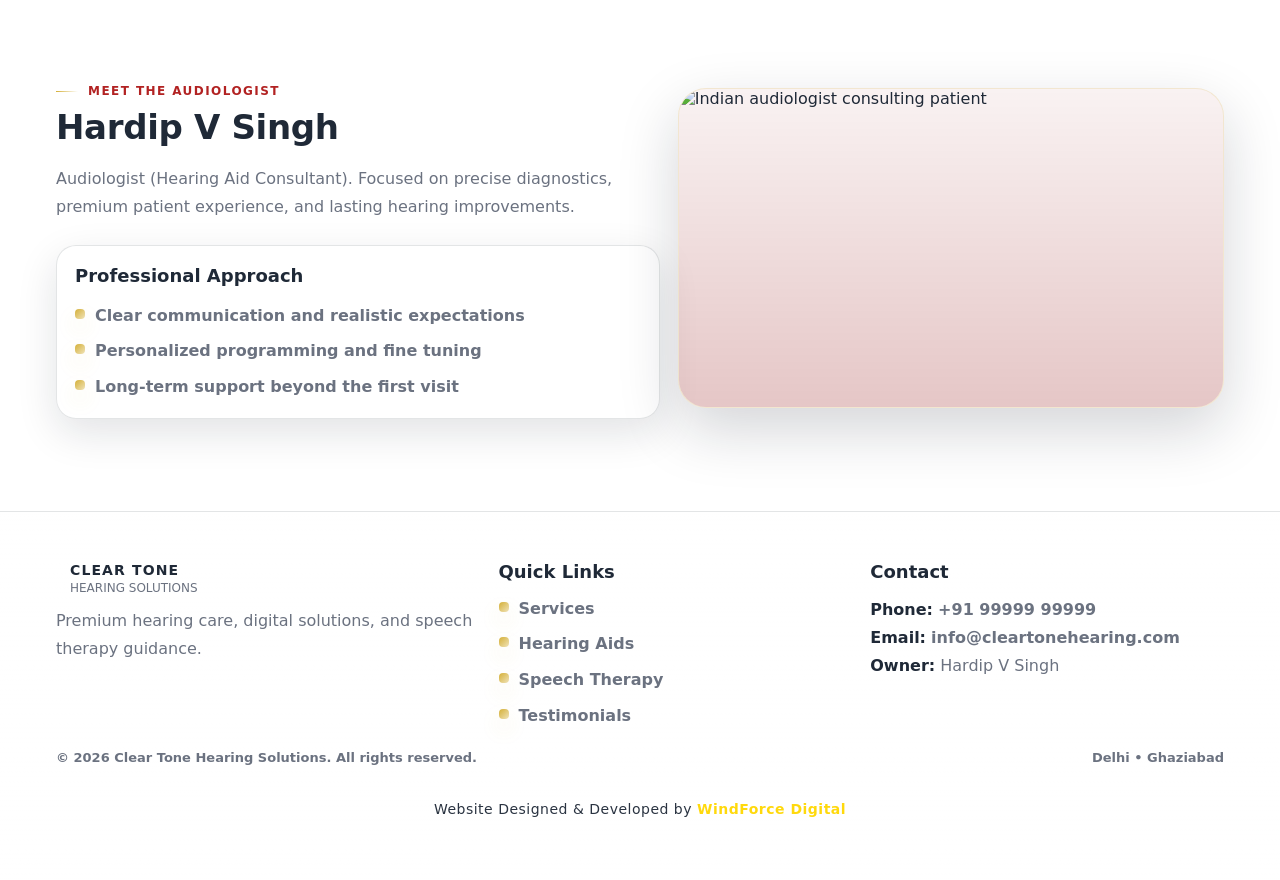
==== commit d6f1a31e: "Add premium hearing aid brands and website enhancements" ====
--- a/about.html
+++ b/about.html
@@ -30,6 +30,7 @@
           <a class="nav-link cths-nav-link" data-page="about.html" href="about.html">About</a>
           <a class="nav-link cths-nav-link" data-page="services.html" href="services.html">Services</a>
           <a class="nav-link cths-nav-link" data-page="hearing-aids.html" href="hearing-aids.html">Hearing Aids</a>
+          <a class="nav-link cths-nav-link" data-page="brands/" href="brands/oticon.html">Brands</a>
           <a class="nav-link cths-nav-link" data-page="speech-therapy.html" href="speech-therapy.html">Speech Therapy</a>
           <a class="nav-link cths-nav-link" data-page="testimonials.html" href="testimonials.html">Testimonials</a>
           <a class="nav-link cths-nav-link" data-page="faq.html" href="faq.html">FAQ</a>
@@ -55,6 +56,7 @@
           <a href="about.html" class="nav-link">About</a>
           <a href="services.html" class="nav-link">Services</a>
           <a href="hearing-aids.html" class="nav-link">Hearing Aids</a>
+          <a href="brands/oticon.html" class="nav-link">Brands</a>
           <a href="speech-therapy.html" class="nav-link">Speech Therapy</a>
           <a href="testimonials.html" class="nav-link">Testimonials</a>
           <a href="faq.html" class="nav-link">FAQ</a>
--- a/css/style.css
+++ b/css/style.css
@@ -703,7 +703,520 @@
 }
 [data-theme="dark"] .video-ph{background: rgba(12,17,33,.35)}
 
-/* Utility */
+/* =============================================
+   PREMIUM BRAND CARDS
+   ============================================= */
+.brand-card {
+  border-radius: var(--radius-xl);
+  border: 1px solid var(--stroke);
+  background: var(--card);
+  backdrop-filter: var(--glass);
+  box-shadow: var(--shadow-md);
+  overflow: hidden;
+  transition: transform .35s cubic-bezier(.22,.61,.36,1), border-color .35s ease, box-shadow .35s ease;
+  position: relative;
+}
+.brand-card:hover {
+  transform: translateY(-8px);
+  border-color: rgba(212,175,55,.35);
+  box-shadow: var(--shadow-lg), 0 0 0 1px rgba(212,175,55,.12);
+}
+.brand-card .brand-img-wrap {
+  height: 180px;
+  overflow: hidden;
+  position: relative;
+  background: linear-gradient(135deg, rgba(139,0,0,.08), rgba(212,175,55,.08));
+}
+.brand-card .brand-img-wrap img {
+  width: 100%;
+  height: 100%;
+  object-fit: cover;
+  transition: transform .5s ease;
+}
+.brand-card:hover .brand-img-wrap img {
+  transform: scale(1.06);
+}
+.brand-card .brand-logo-placeholder {
+  position: absolute;
+  bottom: 12px;
+  left: 12px;
+  padding: 8px 14px;
+  border-radius: 14px;
+  background: rgba(255,255,255,.72);
+  backdrop-filter: var(--glass);
+  border: 1px solid rgba(212,175,55,.22);
+  font-weight: 900;
+  font-size: 14px;
+  letter-spacing: .04em;
+  color: var(--text);
+}
+.brand-card .brand-body {
+  padding: 20px;
+}
+.brand-card .brand-body h3 {
+  margin: 0 0 8px;
+  font-size: 18px;
+  letter-spacing: -.01em;
+}
+.brand-card .brand-body p {
+  font-size: 14px;
+  line-height: 1.65;
+  color: var(--muted);
+  margin: 0 0 12px;
+}
+.brand-card .brand-tags {
+  display: flex;
+  flex-wrap: wrap;
+  gap: 6px;
+}
+.brand-card .brand-tags span {
+  padding: 6px 10px;
+  border-radius: 10px;
+  background: rgba(139,0,0,.06);
+  border: 1px solid rgba(139,0,0,.12);
+  font-weight: 700;
+  font-size: 11px;
+  color: var(--primary);
+}
+.brand-card .brand-cta {
+  display: flex;
+  flex-wrap: wrap;
+  gap: 10px;
+  margin-top: 16px;
+}
+[data-theme="dark"] .brand-card .brand-logo-placeholder {
+  background: rgba(12,17,33,.72);
+}
+
+/* =============================================
+   COMPARISON TABLE WITH ICONS
+   ============================================= */
+.comp-table {
+  width: 100%;
+  border-collapse: separate;
+  border-spacing: 0;
+  overflow: hidden;
+  border-radius: var(--radius-xl);
+  border: 1px solid var(--stroke);
+  background: var(--card);
+  backdrop-filter: var(--glass);
+  box-shadow: var(--shadow-md);
+}
+.comp-table th,
+.comp-table td {
+  padding: 14px 12px;
+  border-bottom: 1px solid var(--stroke);
+  text-align: center;
+  font-weight: 650;
+  font-size: 13px;
+}
+.comp-table th {
+  background: rgba(139,0,0,.06);
+  font-weight: 900;
+  color: var(--text);
+  text-align: left;
+}
+.comp-table td:first-child {
+  text-align: left;
+  font-weight: 800;
+  color: var(--text);
+}
+.comp-table tr:last-child td {
+  border-bottom: none;
+}
+.comp-table .icon-check {
+  color: #16a34a;
+  font-size: 16px;
+}
+.comp-table .icon-cross {
+  color: var(--muted);
+  font-size: 16px;
+  opacity: .4;
+}
+.comp-table .icon-partial {
+  color: var(--accent);
+  font-size: 16px;
+}
+[data-theme="dark"] .comp-table th {
+  background: rgba(12,17,33,.40);
+}
+
+/* =============================================
+   PRODUCT CARDS
+   ============================================= */
+.prod-card {
+  border-radius: var(--radius-xl);
+  border: 1px solid var(--stroke);
+  background: var(--card);
+  backdrop-filter: var(--glass);
+  box-shadow: var(--shadow-md);
+  overflow: hidden;
+  transition: transform .3s ease, border-color .3s ease;
+}
+.prod-card:hover {
+  transform: translateY(-5px);
+  border-color: rgba(212,175,55,.30);
+}
+.prod-card .prod-img {
+  height: 170px;
+  background: linear-gradient(135deg, rgba(139,0,0,.08), rgba(212,175,55,.08));
+  display: grid;
+  place-items: center;
+  position: relative;
+  overflow: hidden;
+}
+.prod-card .prod-img span {
+  font-size: 36px;
+  opacity: .25;
+  font-weight: 100;
+  color: var(--muted);
+}
+.prod-card .prod-badges {
+  position: absolute;
+  top: 10px;
+  left: 10px;
+  display: flex;
+  flex-wrap: wrap;
+  gap: 6px;
+}
+.prod-card .prod-badge {
+  padding: 4px 10px;
+  border-radius: 10px;
+  font-size: 10px;
+  font-weight: 800;
+  letter-spacing: .03em;
+  text-transform: uppercase;
+}
+.prod-card .prod-badge--rechargeable {
+  background: #16a34a;
+  color: #fff;
+}
+.prod-card .prod-badge--bluetooth {
+  background: #2563eb;
+  color: #fff;
+}
+.prod-card .prod-badge--ai {
+  background: linear-gradient(135deg, var(--primary), var(--accent));
+  color: #fff;
+}
+.prod-card .prod-body {
+  padding: 18px;
+}
+.prod-card .prod-body h3 {
+  margin: 0 0 4px;
+  font-size: 16px;
+}
+.prod-card .prod-body .prod-tech {
+  font-size: 12px;
+  color: var(--muted);
+  font-weight: 700;
+  margin-bottom: 8px;
+}
+.prod-card .prod-body .prod-rating {
+  color: var(--accent);
+  font-size: 13px;
+  letter-spacing: 1px;
+  margin-bottom: 14px;
+}
+.prod-card .prod-body .prod-rating span {
+  color: var(--muted);
+  font-size: 11px;
+  margin-left: 4px;
+}
+.prod-card .prod-cta {
+  display: flex;
+  gap: 8px;
+  flex-wrap: wrap;
+}
+
+/* =============================================
+   WHY CHOOSE CLEAR TONE (Feature Cards)
+   ============================================= */
+.feature-card {
+  border-radius: var(--radius-lg);
+  border: 1px solid var(--stroke);
+  background: var(--card);
+  backdrop-filter: var(--glass);
+  box-shadow: var(--shadow-sm);
+  padding: 22px 20px;
+  text-align: center;
+  transition: transform .3s ease, border-color .3s ease;
+}
+.feature-card:hover {
+  transform: translateY(-4px);
+  border-color: rgba(212,175,55,.28);
+}
+.feature-card .feat-icon {
+  width: 52px;
+  height: 52px;
+  border-radius: 18px;
+  background: linear-gradient(135deg, rgba(139,0,0,.10), rgba(212,175,55,.10));
+  border: 1px solid rgba(212,175,55,.18);
+  display: grid;
+  place-items: center;
+  margin: 0 auto 12px;
+  font-size: 22px;
+}
+.feature-card h3 {
+  font-size: 15px;
+  margin: 0 0 6px;
+}
+.feature-card p {
+  font-size: 13px;
+  color: var(--muted);
+  line-height: 1.6;
+  margin: 0;
+}
+
+/* =============================================
+   BLOG CARDS
+   ============================================= */
+.blog-card {
+  border-radius: var(--radius-lg);
+  border: 1px solid var(--stroke);
+  background: var(--card);
+  backdrop-filter: var(--glass);
+  box-shadow: var(--shadow-md);
+  overflow: hidden;
+  transition: transform .3s ease, border-color .3s ease;
+}
+.blog-card:hover {
+  transform: translateY(-5px);
+  border-color: rgba(212,175,55,.28);
+}
+.blog-card .blog-img {
+  height: 160px;
+  background: linear-gradient(135deg, rgba(139,0,0,.08), rgba(212,175,55,.08));
+  display: grid;
+  place-items: center;
+  position: relative;
+  overflow: hidden;
+}
+.blog-card .blog-img span {
+  font-size: 32px;
+  opacity: .2;
+}
+.blog-card .blog-body {
+  padding: 18px;
+}
+.blog-card .blog-body .blog-tag {
+  display: inline-block;
+  padding: 4px 10px;
+  border-radius: 10px;
+  background: rgba(139,0,0,.07);
+  border: 1px solid rgba(139,0,0,.12);
+  font-size: 10px;
+  font-weight: 800;
+  color: var(--primary);
+  text-transform: uppercase;
+  letter-spacing: .04em;
+  margin-bottom: 8px;
+}
+.blog-card .blog-body h3 {
+  font-size: 15px;
+  margin: 0 0 6px;
+  line-height: 1.35;
+}
+.blog-card .blog-body p {
+  font-size: 13px;
+  color: var(--muted);
+  line-height: 1.65;
+  margin: 0 0 12px;
+}
+
+/* =============================================
+   CONTACT CTA BANNER
+   ============================================= */
+.cta-banner {
+  border-radius: var(--radius-xl);
+  border: 1px solid var(--stroke);
+  background: linear-gradient(135deg, rgba(139,0,0,.10), rgba(212,175,55,.12));
+  backdrop-filter: var(--glass);
+  box-shadow: var(--shadow-lg);
+  padding: 40px 30px;
+  text-align: center;
+  position: relative;
+  overflow: hidden;
+}
+.cta-banner:before {
+  content: "";
+  position: absolute;
+  inset: -60px -100px auto -100px;
+  height: 200px;
+  background: radial-gradient(circle at 30% 50%, rgba(212,175,55,.20), transparent 50%);
+  pointer-events: none;
+}
+.cta-banner h2 {
+  font-size: 26px;
+  margin: 0 0 8px;
+  position: relative;
+}
+.cta-banner p {
+  font-size: 15px;
+  color: var(--muted);
+  margin: 0 0 20px;
+  position: relative;
+}
+.cta-banner .cta-banner-btns {
+  display: flex;
+  flex-wrap: wrap;
+  gap: 12px;
+  justify-content: center;
+  position: relative;
+}
+@media (min-width: 768px) {
+  .cta-banner { padding: 56px 40px; }
+  .cta-banner h2 { font-size: 32px; }
+}
+
+/* =============================================
+   BRAND HERO PAGES
+   ============================================= */
+.brand-hero {
+  padding: 50px 0 40px;
+  position: relative;
+  overflow: hidden;
+}
+.brand-hero .brand-hero-bg {
+  position: absolute;
+  inset: 0;
+  opacity: .08;
+  pointer-events: none;
+}
+.brand-hero-content {
+  display: grid;
+  grid-template-columns: 1fr;
+  gap: 24px;
+  align-items: center;
+  position: relative;
+}
+@media (min-width: 920px) {
+  .brand-hero-content {
+    grid-template-columns: 1.05fr .95fr;
+  }
+}
+.brand-hero-text .brand-hero-logo {
+  display: inline-flex;
+  align-items: center;
+  gap: 12px;
+  padding: 10px 18px;
+  border-radius: 18px;
+  background: var(--card);
+  backdrop-filter: var(--glass);
+  border: 1px solid rgba(212,175,55,.22);
+  font-weight: 900;
+  font-size: 18px;
+  letter-spacing: .06em;
+  margin-bottom: 16px;
+}
+.brand-hero-media {
+  border-radius: var(--radius-xl);
+  overflow: hidden;
+  border: 1px solid rgba(212,175,55,.18);
+  min-height: 260px;
+  background: linear-gradient(135deg, rgba(139,0,0,.08), rgba(212,175,55,.08));
+  display: grid;
+  place-items: center;
+  position: relative;
+}
+.brand-hero-media span {
+  font-size: 48px;
+  opacity: .15;
+  font-weight: 100;
+}
+@media (min-width: 920px) {
+  .brand-hero-media { min-height: 360px; }
+}
+
+/* Brand feature grid icons */
+.brand-feat-icon {
+  width: 44px;
+  height: 44px;
+  border-radius: 14px;
+  background: linear-gradient(135deg, rgba(139,0,0,.10), rgba(212,175,55,.10));
+  border: 1px solid rgba(212,175,55,.18);
+  display: grid;
+  place-items: center;
+  flex: 0 0 auto;
+  font-size: 18px;
+}
+
+/* Sticky consultation button (brand pages) */
+.sticky-consult {
+  position: fixed;
+  bottom: 90px;
+  right: 14px;
+  z-index: 55;
+}
+.sticky-consult .primary-btn {
+  box-shadow: 0 18px 50px rgba(139,0,0,.30);
+  animation: cths-consult-pulse 2.5s ease-in-out infinite;
+}
+@keyframes cths-consult-pulse {
+  0%, 100% { box-shadow: 0 18px 50px rgba(139,0,0,.30); }
+  50% { box-shadow: 0 24px 70px rgba(139,0,0,.45); }
+}
+
+/* Related brands grid */
+.related-brands {
+  display: grid;
+  grid-template-columns: repeat(2, 1fr);
+  gap: 12px;
+}
+@media (min-width: 720px) {
+  .related-brands { grid-template-columns: repeat(3, 1fr); }
+}
+.related-brand-item {
+  padding: 14px;
+  border-radius: 16px;
+  border: 1px solid var(--stroke);
+  background: var(--card2);
+  backdrop-filter: var(--glass);
+  text-align: center;
+  font-weight: 800;
+  font-size: 13px;
+  transition: transform .2s ease, border-color .2s ease;
+}
+.related-brand-item:hover {
+  transform: translateY(-2px);
+  border-color: rgba(212,175,55,.25);
+}
+
+/* Back to brands link */
+.back-brands {
+  display: inline-flex;
+  align-items: center;
+  gap: 8px;
+  padding: 10px 16px;
+  border-radius: 14px;
+  border: 1px solid var(--stroke);
+  background: var(--card2);
+  font-weight: 700;
+  font-size: 13px;
+  transition: transform .2s ease;
+}
+.back-brands:hover {
+  transform: translateX(-3px);
+}
+
+/* =============================================
+   ENHANCED GRID FOR 6-COLUMN LAYOUTS
+   ============================================= */
+.grid-6 {
+  display: grid;
+  grid-template-columns: 1fr;
+  gap: 18px;
+}
+@media (min-width: 640px) {
+  .grid-6 { grid-template-columns: repeat(2, 1fr); }
+}
+@media (min-width: 920px) {
+  .grid-6 { grid-template-columns: repeat(3, 1fr); }
+}
+
+/* =============================================
+   UTILITY & OVERRIDES
+   ============================================= */
 .m0{margin:0}
 .mt12{margin-top:12px}
 .mt18{margin-top:18px}
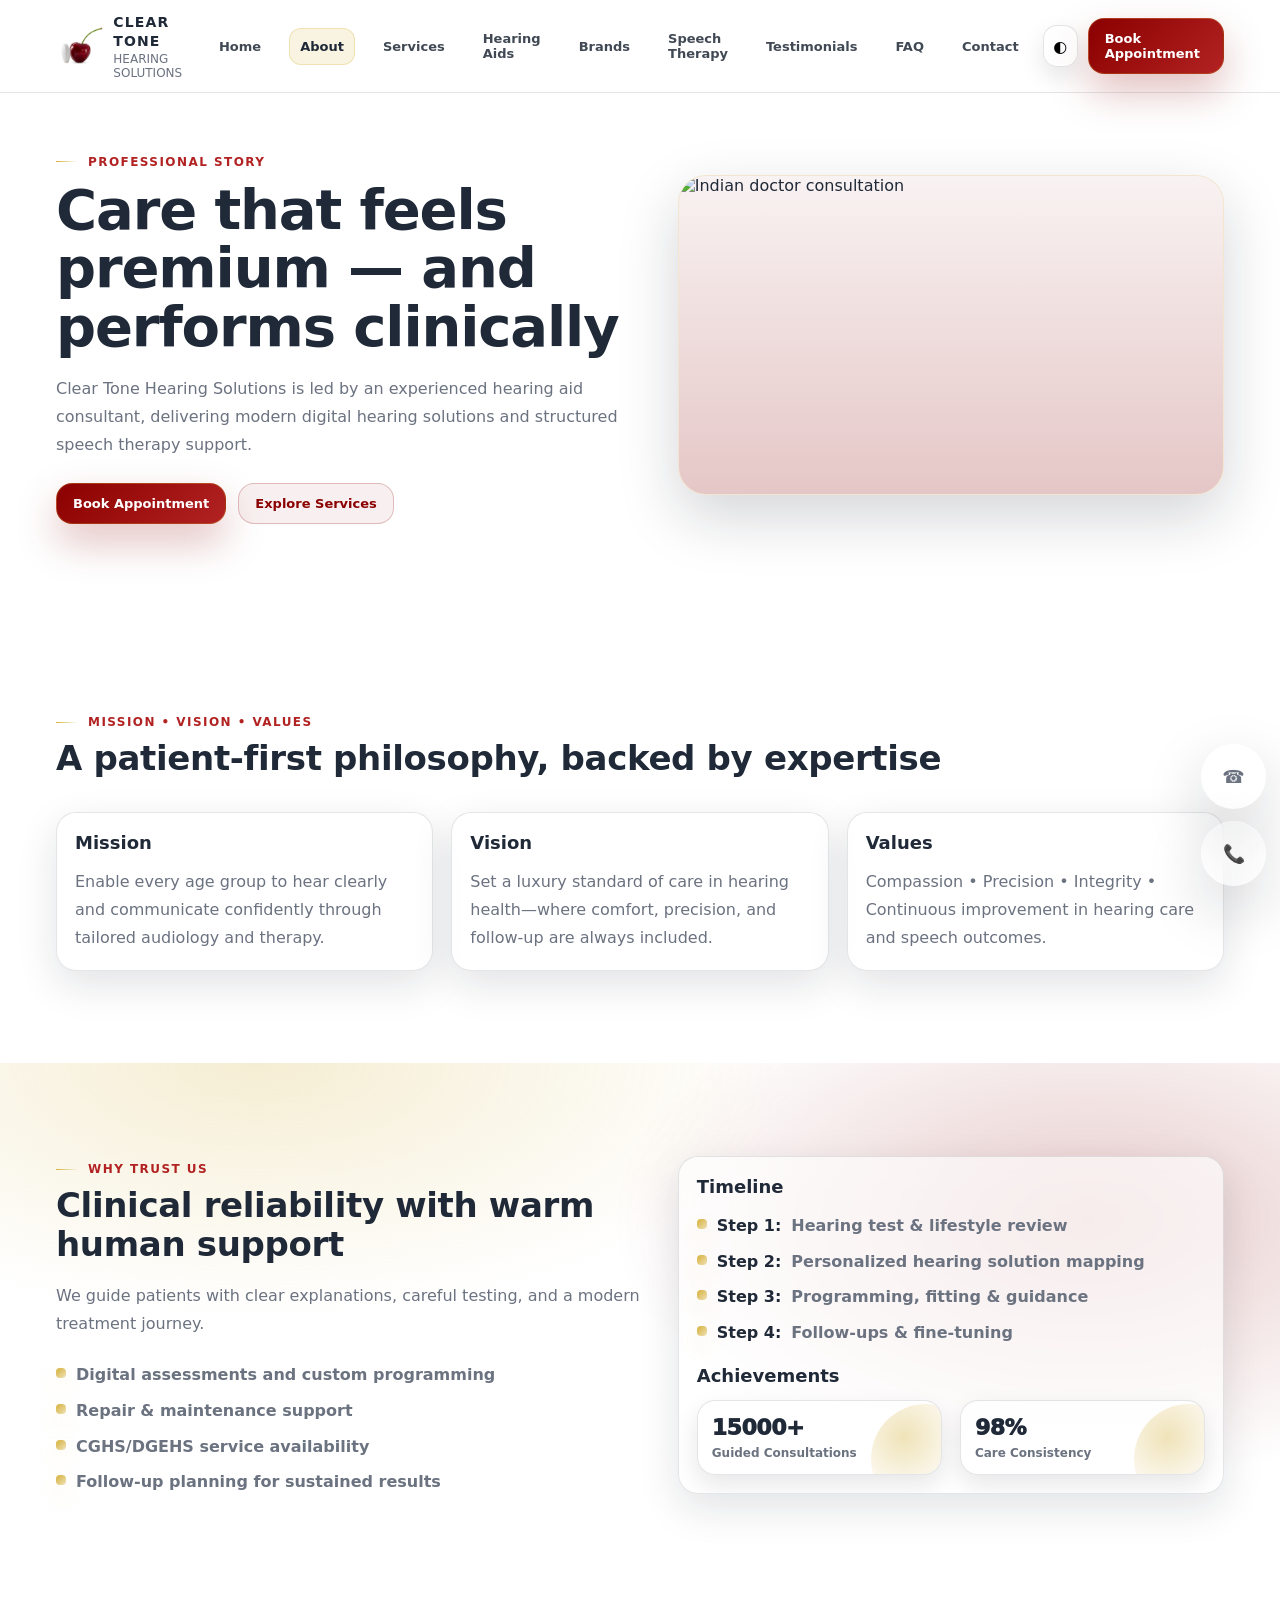
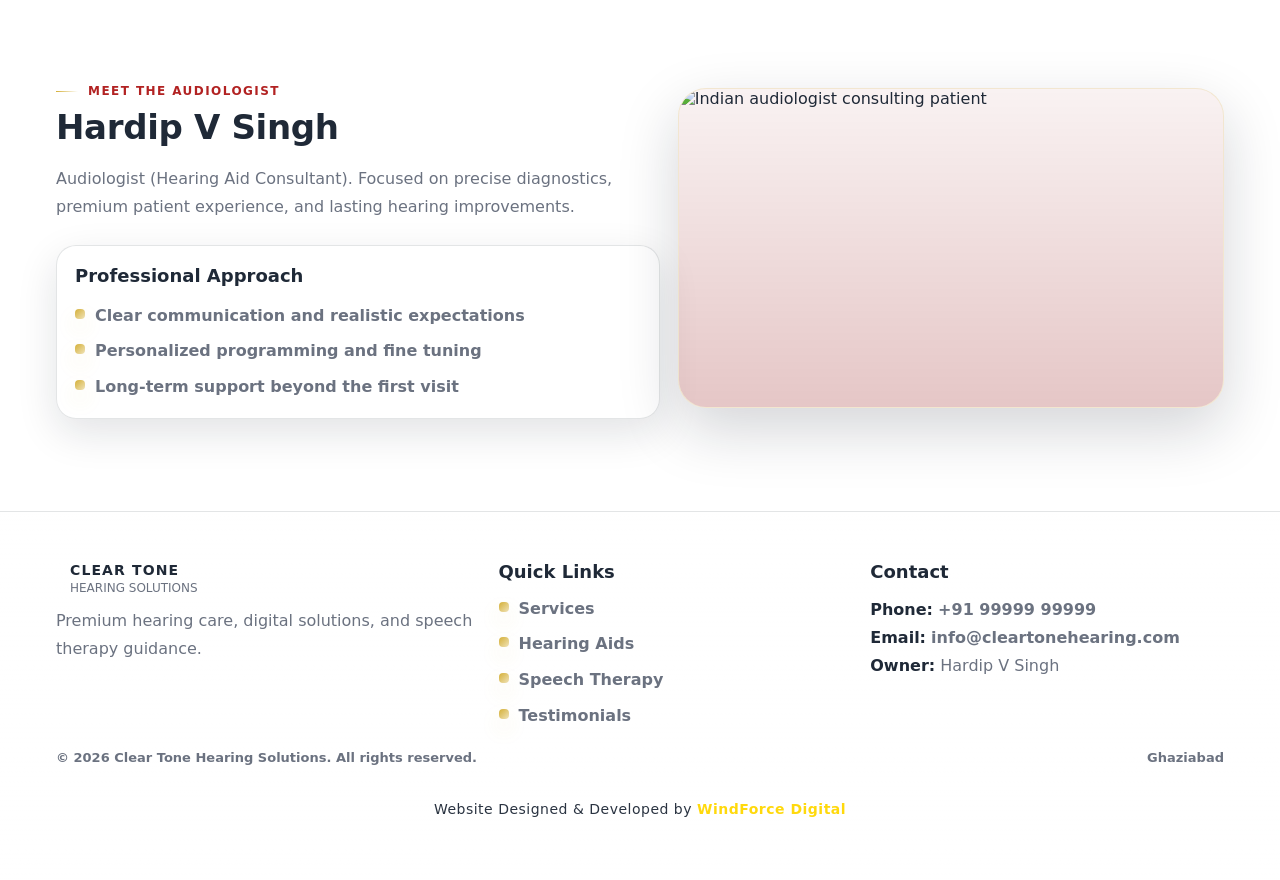
==== commit 3a776e67: "Complete code" ====
--- a/about.html
+++ b/about.html
@@ -194,7 +194,7 @@
           <p class="p"><strong style="color:var(--text)">Owner:</strong> Hardip V Singh</p>
         </div>
       </div>
-      <div class="footer-bot"><span>© <span id="cths-year"></span> Clear Tone Hearing Solutions. All rights reserved.</span><span>Delhi • Ghaziabad</span></div>
+      <div class="footer-bot"><span>© <span id="cths-year"></span> Clear Tone Hearing Solutions. All rights reserved.</span>        <span>Ghaziabad</span></div>
 
       <div class="developer-credit">
     <p>
@@ -221,7 +221,6 @@
         <div class="modal-cols mt12">
           <div class="field"><label for="cths-field-location">Preferred Location</label>
             <select id="cths-field-location" name="location" required>
-              <option value="delhi">Delhi Branch</option>
               <option value="ghaziabad">Ghaziabad Branch</option>
             </select></div>
           <div class="field"><label for="cths-field-service">Service Interested</label>
--- a/css/style.css
+++ b/css/style.css
@@ -888,13 +888,15 @@
   text-transform: uppercase;
 }
 .prod-card .prod-badge--rechargeable {
-  background: #16a34a;
+  background: #acc4ce;
   color: #fff;
 }
 .prod-card .prod-badge--bluetooth {
-  background: #2563eb;
+  background: #813517;
   color: #fff;
 }
+
+
 .prod-card .prod-badge--ai {
   background: linear-gradient(135deg, var(--primary), var(--accent));
   color: #fff;
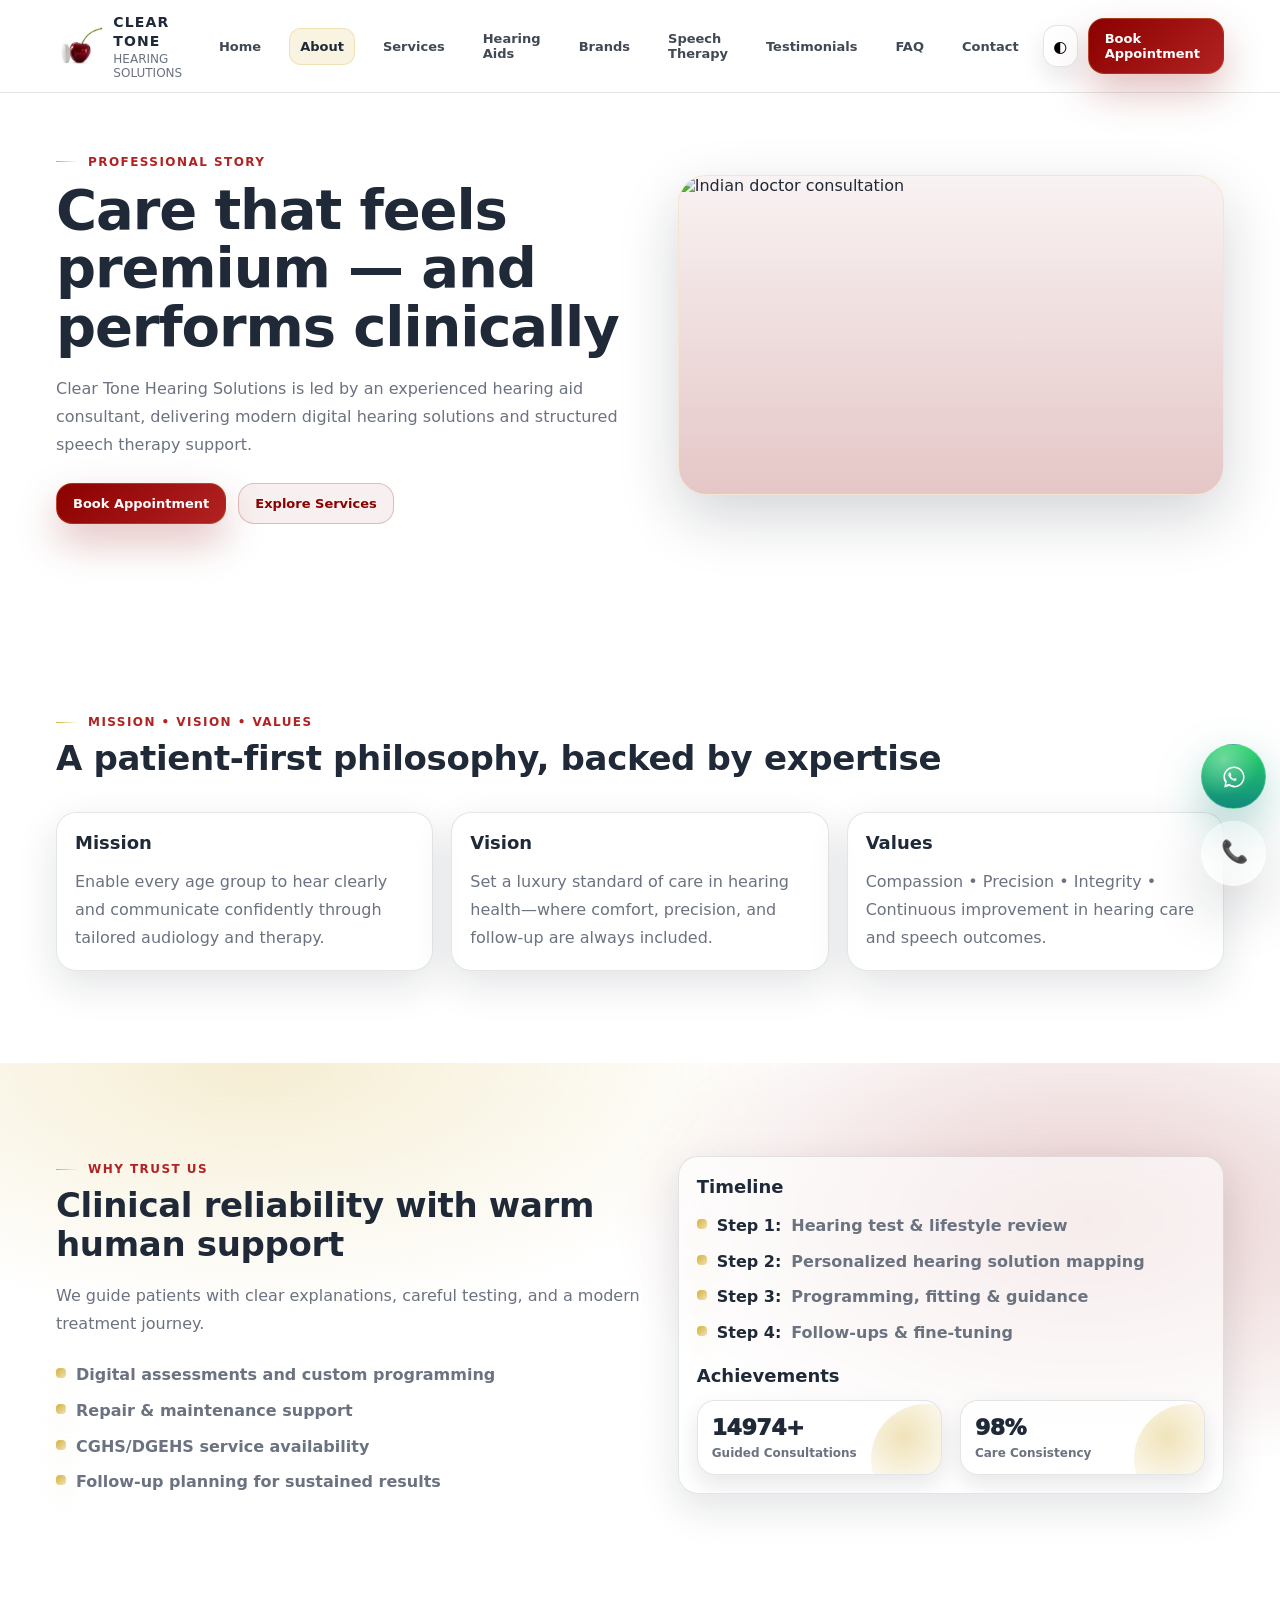
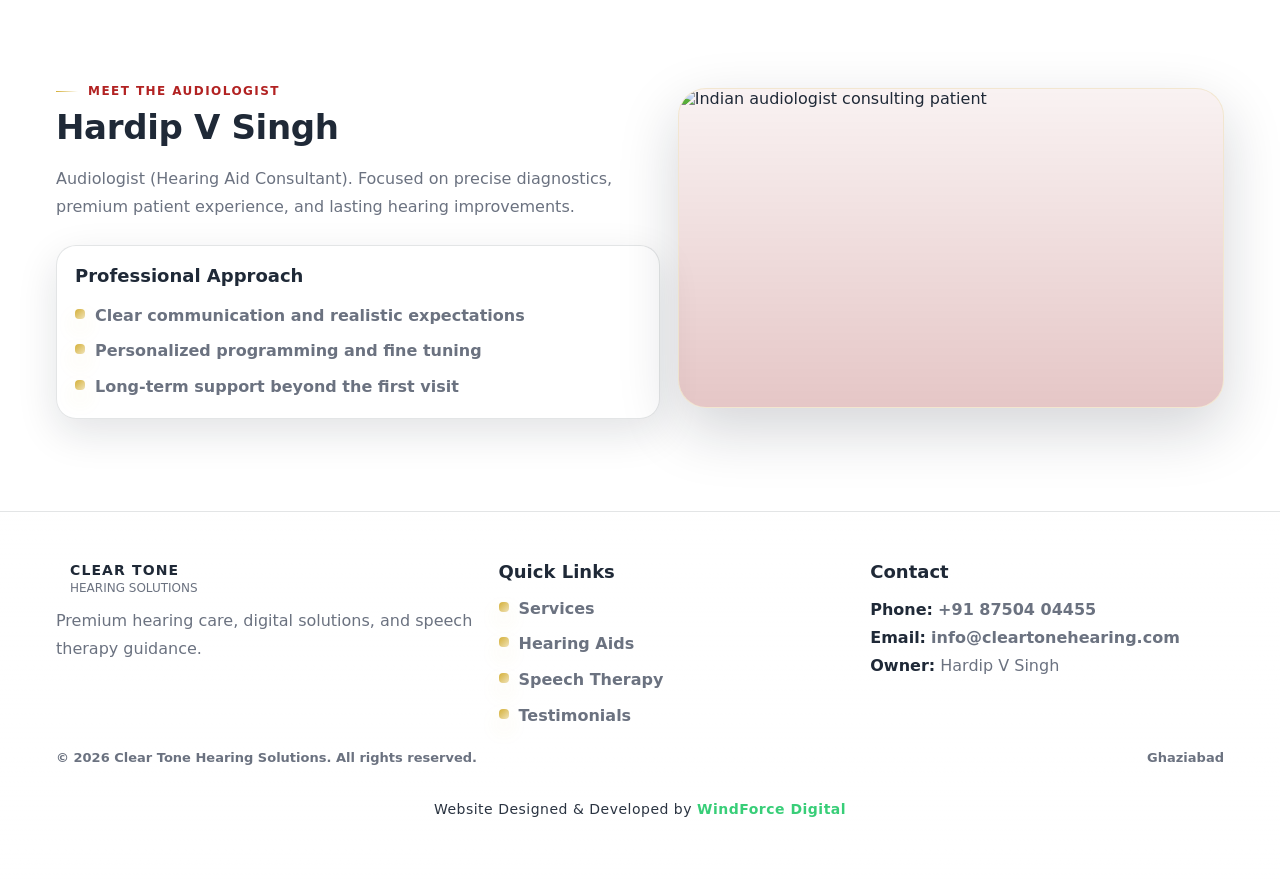
==== commit 2453e60f: "fix image" ====
--- a/about.html
+++ b/about.html
@@ -63,7 +63,7 @@
           <a href="contact.html" class="nav-link">Contact</a>
         </div>
         <div class="card card-inner" style="margin-top:6px">
-          <p class="p" style="margin:0"><strong style="color:var(--text)">Call:</strong> <a href="tel:+919999999999">+91 99999 99999</a></p>
+          <p class="p" style="margin:0"><strong style="color:var(--text)">Call:</strong> <a href="tel:+918750404455">+91 87504 04455</a></p>
         </div>
       </div>
     </div>
@@ -189,7 +189,7 @@
         </div>
         <div>
           <h3 class="h3">Contact</h3>
-          <p class="p mt12"><strong style="color:var(--text)">Phone:</strong> <a href="tel:+919999999999">+91 99999 99999</a></p>
+          <p class="p mt12"><strong style="color:var(--text)">Phone:</strong> <a href="tel:+918750404455">+91 87504 04455</a></p>
           <p class="p"><strong style="color:var(--text)">Email:</strong> <a href="mailto:info@cleartonehearing.com">info@cleartonehearing.com</a></p>
           <p class="p"><strong style="color:var(--text)">Owner:</strong> Hardip V Singh</p>
         </div>
@@ -239,8 +239,15 @@
   </div>
 
   <div class="floating" aria-label="Quick actions">
-    <a class="float-btn" href="#" title="WhatsApp" aria-label="WhatsApp (placeholder)" onclick="return false"><span aria-hidden="true" style="font-size:18px">☎</span></a>
-    <a class="float-btn" href="tel:+919999999999" title="Call Now" aria-label="Call now"><span aria-hidden="true" style="font-size:18px">📞</span></a>
+    <a class="float-btn float-btn--wa" href="https://wa.me/918750404455" target="_blank" rel="noopener" aria-label="Chat on WhatsApp" title="Chat on WhatsApp">
+      <svg class="float-icon" viewBox="0 0 32 32" aria-hidden="true" focusable="false">
+        <path fill="currentColor" d="M19.11 18.35c-.14-.07-.83-.41-1.52-.68-.63-.25-.98-.38-1.12-.18-.13.18-.26.41-.4.56-.14.16-.3.18-.56.07-.26-.11-1.1-.41-2.09-1.28-.77-.68-1.29-1.52-1.43-1.78-.14-.26-.02-.39.1-.52.11-.12.26-.3.39-.45.12-.14.16-.26.24-.43.07-.17.03-.32-.02-.43-.05-.11-.64-1.55-.88-2.12-.24-.57-.47-.49-.64-.5-.17-.02-.35-.02-.53-.02-.18 0-.47.07-.72.34-.25.27-.95.93-.95 2.27 0 1.34.97 2.63 1.1 2.81.13.18 1.9 2.87 4.59 4.02.64.28 1.14.44 1.53.56.64.2 1.22.17 1.67.1.51-.08.83-.38.97-.75.14-.37.14-.69.1-.76-.04-.07-.17-.12-.3-.19z"/>
+        <path fill="currentColor" d="M16 3C8.83 3 3 8.83 3 16c0 2.5.73 4.83 1.98 6.8L4 29l6.34-1.95A12.93 12.93 0 0 0 16 29c7.17 0 13-5.83 13-13S23.17 3 16 3zm0 23.1a11.02 11.02 0 0 1-5.66-1.56l-.41-.24-3.87 1.19 1.23-3.77-.27-.43A11.06 11.06 0 0 1 4.9 16c0-6.14 4.99-11.13 11.13-11.13S27.16 9.86 27.16 16c0 6.14-4.99 11.13-11.16 11.13z"/>
+      </svg>
+    </a>
+    <a class="float-btn float-btn--call" href="tel:+918750404455" title="Call Now" aria-label="Call Now">
+      <span class="float-icon" aria-hidden="true" style="font-size:22px; line-height:1">📞</span>
+    </a>
   </div>
   <button id="cths-backtop" class="backtop float-btn" type="button" aria-label="Back to top"><span aria-hidden="true">↑</span></button>
 
@@ -248,7 +255,7 @@
   <script src="js/main.js" defer></script>
 
   <script type="application/ld+json">
-  {"@context":"https://schema.org","@type":"MedicalOrganization","name":"CLEAR TONE HEARING SOLUTIONS","telephone":"+919999999999"}
+  {"@context":"https://schema.org","@type":"MedicalOrganization","name":"CLEAR TONE HEARING SOLUTIONS","telephone":"+918750404455"}
   </script>
 </body>
 </html>
--- a/css/style.css
+++ b/css/style.css
@@ -422,7 +422,7 @@
 }
 
 .developer-credit strong{
-    color:#FFD700;
+    color:#2ecc71;
     font-weight:700;
     transition:all .3s ease;
 }
@@ -981,18 +981,28 @@
   box-shadow: var(--shadow-md);
   overflow: hidden;
   transition: transform .3s ease, border-color .3s ease;
+  display: flex;
+  flex-direction: column;
 }
 .blog-card:hover {
   transform: translateY(-5px);
   border-color: rgba(212,175,55,.28);
 }
 .blog-card .blog-img {
-  height: 160px;
-  background: linear-gradient(135deg, rgba(139,0,0,.08), rgba(212,175,55,.08));
-  display: grid;
-  place-items: center;
+  height: 220px;
+  background: linear-gradient(135deg, rgba(139,0,0,.06), rgba(212,175,55,.06));
+  display: flex;
+  align-items: center;
+  justify-content: center;
   position: relative;
   overflow: hidden;
+  flex-shrink: 0;
+  padding: 16px;
+}
+.blog-card .blog-img img {
+  width: 100%;
+  height: 100%;
+  object-fit: contain;
 }
 .blog-card .blog-img span {
   font-size: 32px;
@@ -1000,6 +1010,9 @@
 }
 .blog-card .blog-body {
   padding: 18px;
+  flex: 1;
+  display: flex;
+  flex-direction: column;
 }
 .blog-card .blog-body .blog-tag {
   display: inline-block;
@@ -1025,6 +1038,9 @@
   line-height: 1.65;
   margin: 0 0 12px;
 }
+.blog-card .blog-body .secondary-btn {
+  margin-top: auto;
+}
 
 /* =============================================
    CONTACT CTA BANNER
@@ -1225,6 +1241,43 @@
 .mt24{margin-top:24px}
 .mt30{margin-top:30px}
 
+.premium-banner {
+  position: relative;
+  border-radius: var(--radius-xl);
+  overflow: hidden;
+  box-shadow: var(--shadow-lg);
+  aspect-ratio: 21/9;
+  background: var(--card);
+}
+.premium-banner img {
+  width: 100%;
+  height: 100%;
+  object-fit: cover;
+  display: block;
+}
+.premium-banner-overlay {
+  position: absolute;
+  inset: 0;
+  background: linear-gradient(135deg, rgba(0,0,0,.70), rgba(0,0,0,.30));
+  display: flex;
+  flex-direction: column;
+  justify-content: center;
+  padding: 40px;
+  color: #fff;
+}
+.premium-banner-overlay .kicker {
+  color: var(--accent);
+  font-weight: 800;
+  font-size: 13px;
+  letter-spacing: .08em;
+  text-transform: uppercase;
+}
+@media (max-width: 600px) {
+  .premium-banner { aspect-ratio: 4/3; }
+  .premium-banner-overlay { padding: 20px; }
+  .premium-banner-overlay h2 { font-size: 20px !important; }
+}
+
 .hide-sm{display:none}
 @media(min-width: 720px){.hide-sm{display:block}}
 
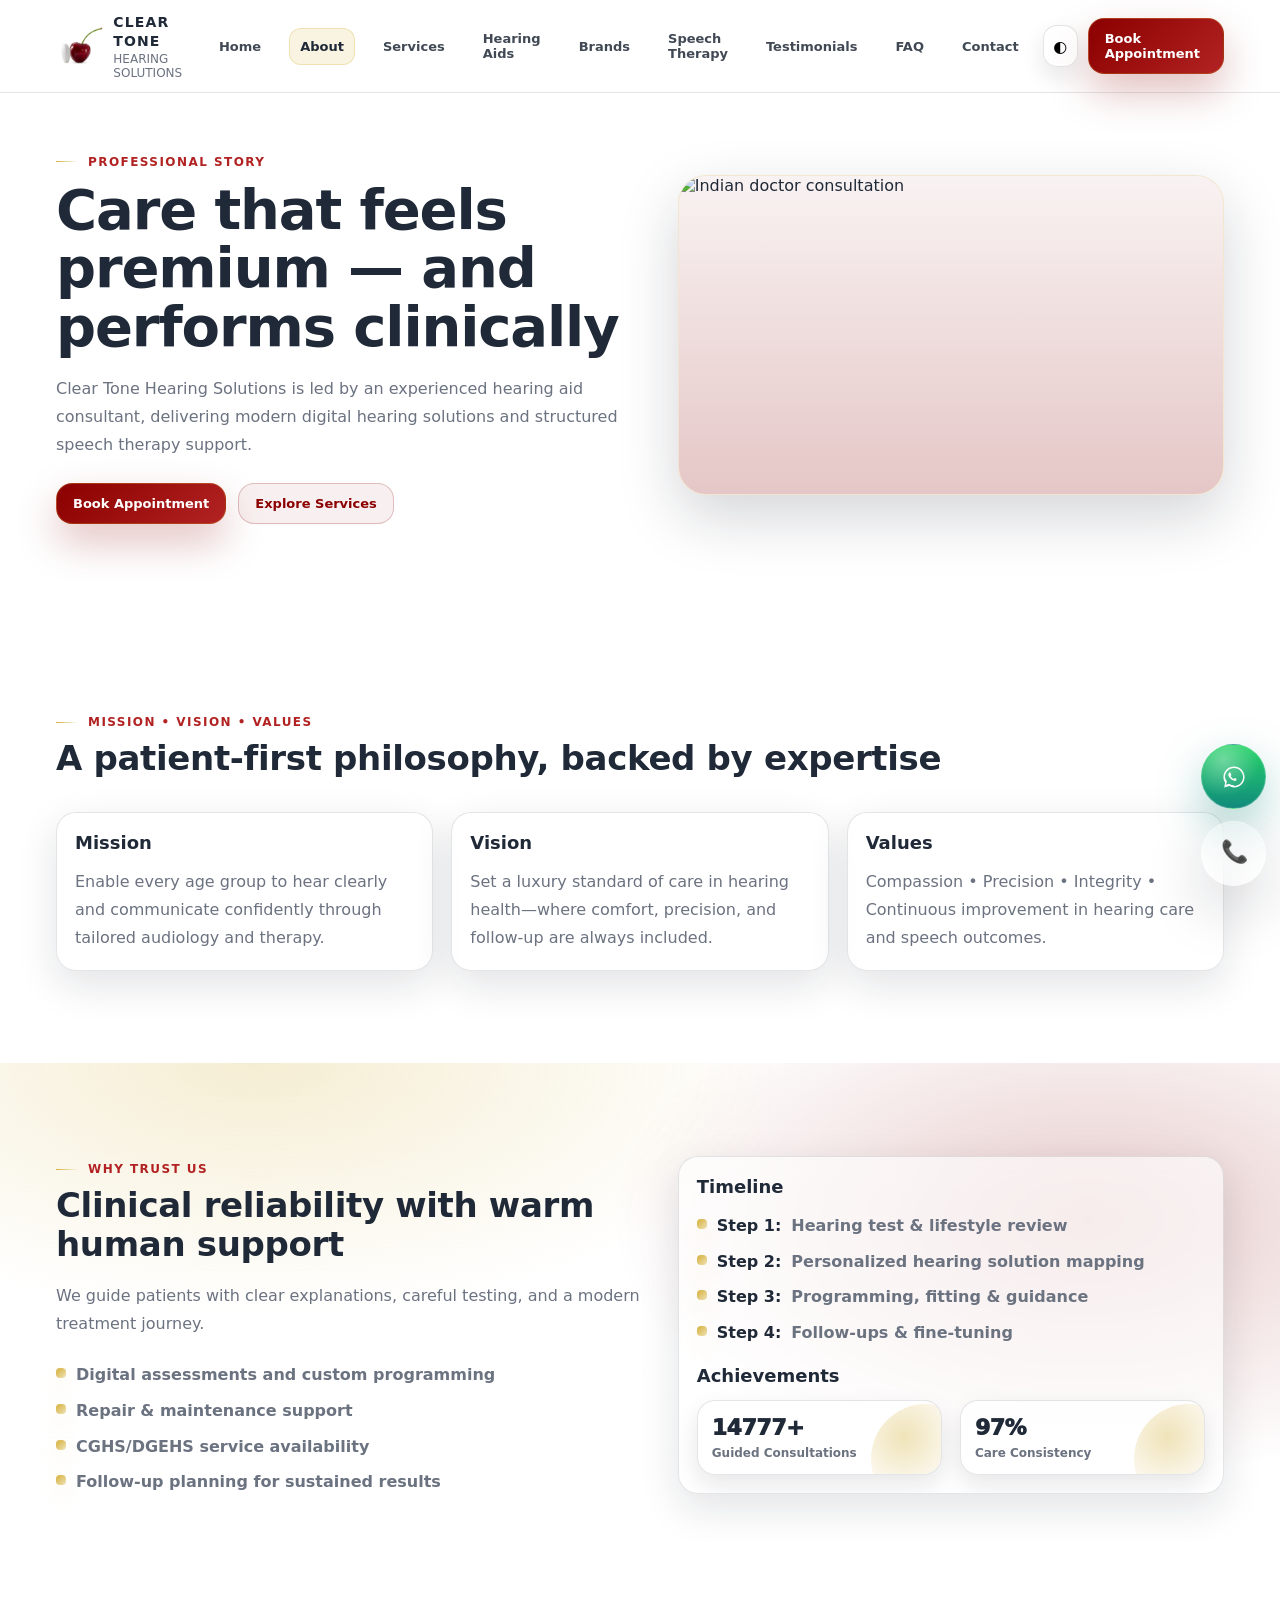
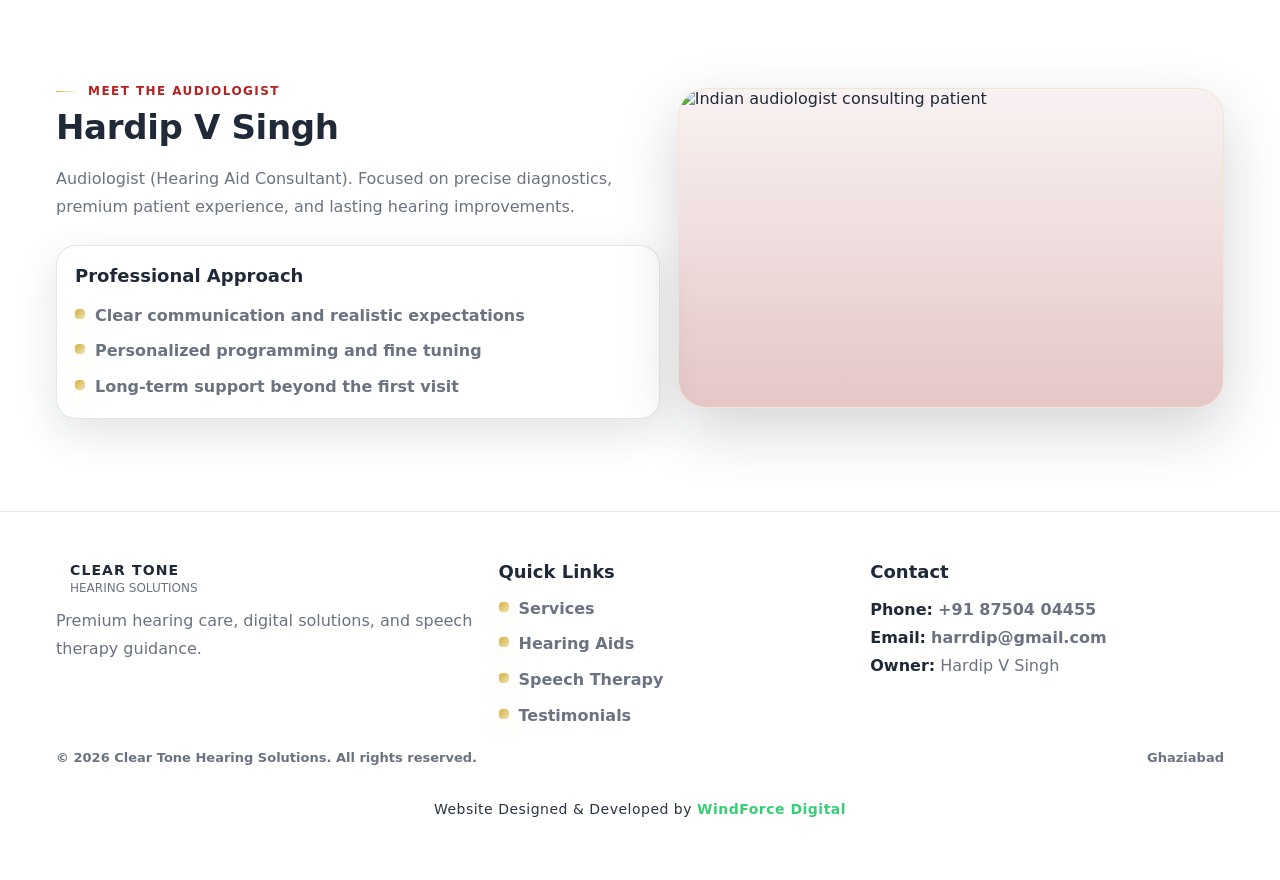
==== commit b681d334: "add sitemap" ====
--- a/about.html
+++ b/about.html
@@ -6,6 +6,7 @@
   <title>About Us | Clear Tone Hearing Solutions</title>
   <meta name="description" content="Mission, vision, values, timeline, and meet the audiologist at Clear Tone Hearing Solutions." />
   <meta name="theme-color" content="#8B0000" />
+  <link rel="icon" href="image/clear logo.jpeg" type="image/jpeg" />
   <link rel="stylesheet" href="css/style.css" />
 </head>
 <body>
@@ -190,7 +191,7 @@
         <div>
           <h3 class="h3">Contact</h3>
           <p class="p mt12"><strong style="color:var(--text)">Phone:</strong> <a href="tel:+918750404455">+91 87504 04455</a></p>
-          <p class="p"><strong style="color:var(--text)">Email:</strong> <a href="mailto:info@cleartonehearing.com">info@cleartonehearing.com</a></p>
+          <p class="p"><strong style="color:var(--text)">Email:</strong> <a href="mailto:harrdip@gmail.com">harrdip@gmail.com</a></p>
           <p class="p"><strong style="color:var(--text)">Owner:</strong> Hardip V Singh</p>
         </div>
       </div>
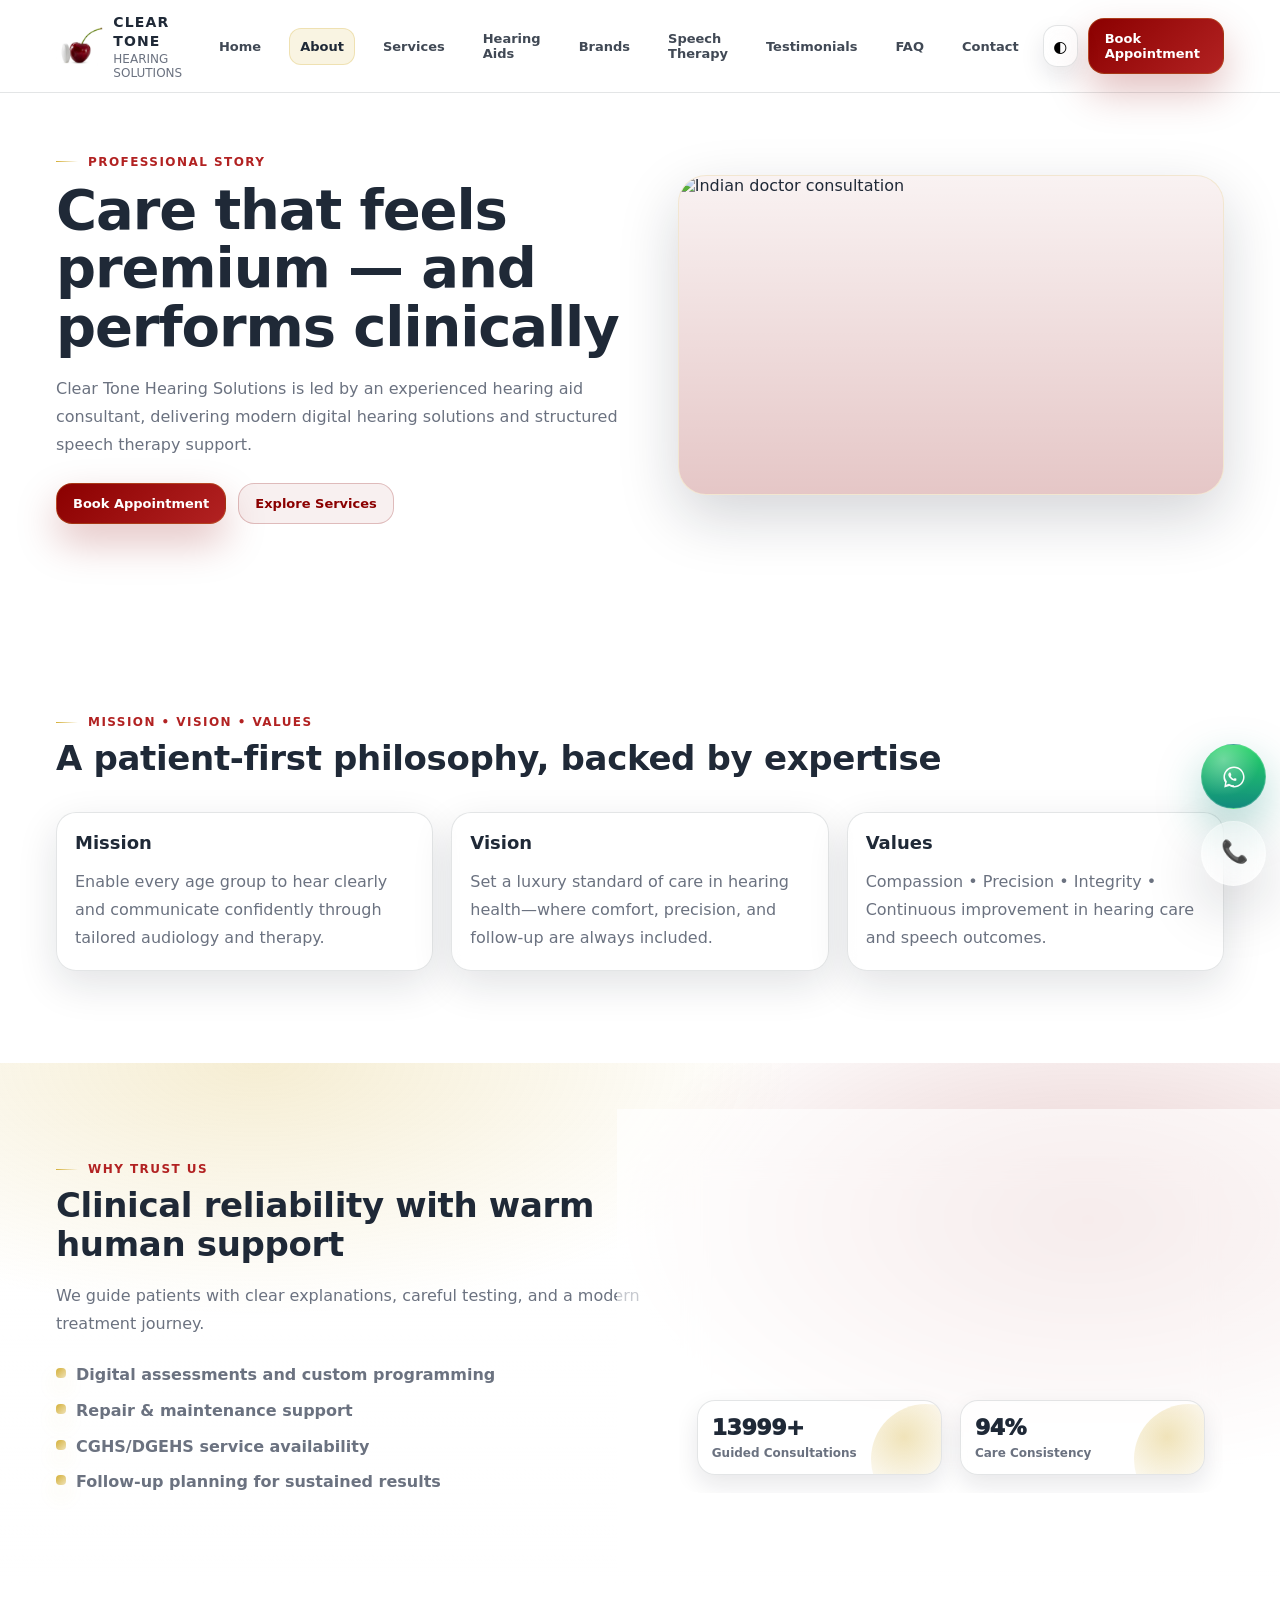
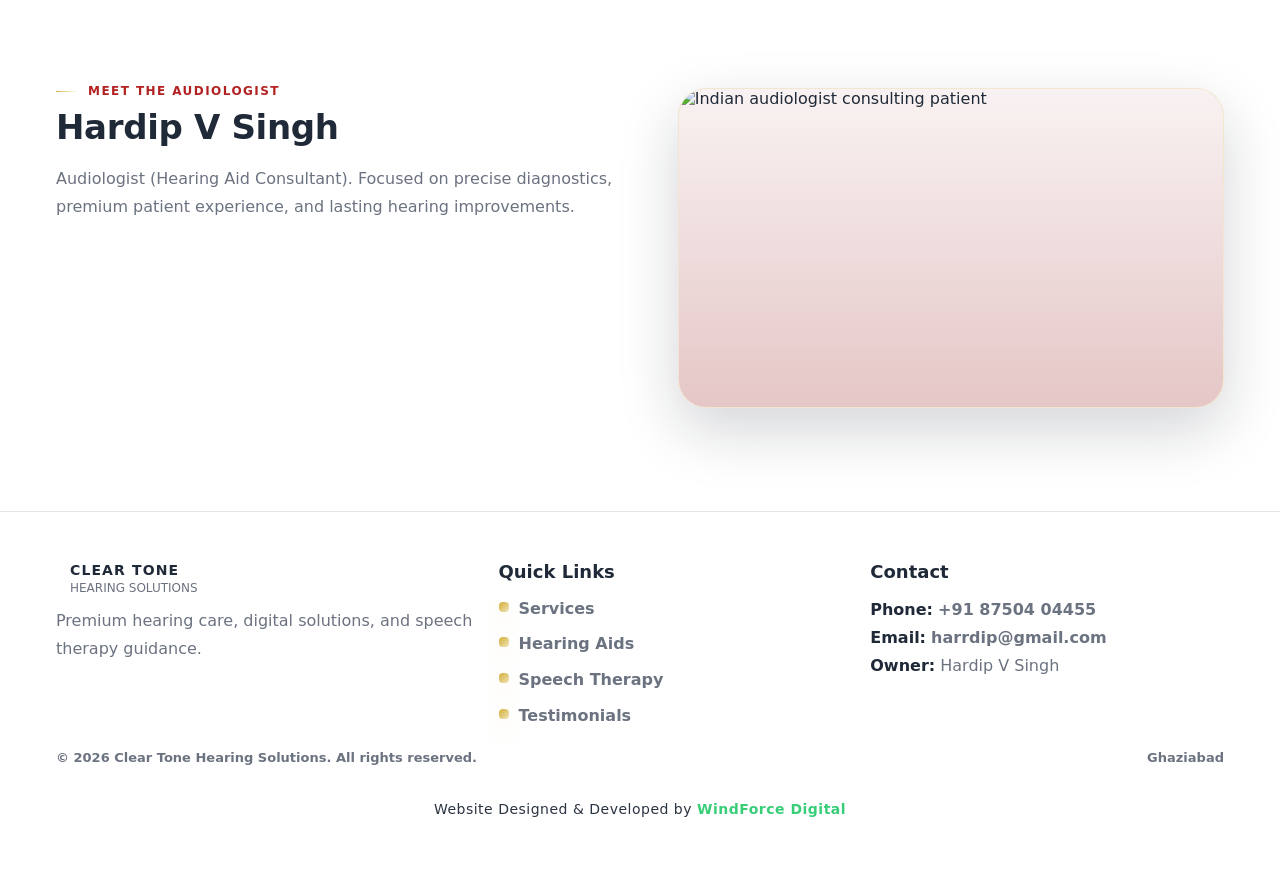
==== commit 93d75fd6: "seo" ====
--- a/about.html
+++ b/about.html
@@ -7,6 +7,19 @@
   <meta name="description" content="Mission, vision, values, timeline, and meet the audiologist at Clear Tone Hearing Solutions." />
   <meta name="theme-color" content="#8B0000" />
   <link rel="icon" href="image/clear logo.jpeg" type="image/jpeg" />
+  <link rel="canonical" href="https://cleartonehearingsolution.com/about.html" />
+  <meta property="og:title" content="About Us | Clear Tone Hearing Solutions" />
+  <meta property="og:description" content="Mission, vision, values, timeline, and meet the audiologist at Clear Tone Hearing Solutions." />
+  <meta property="og:url" content="https://cleartonehearingsolution.com/about.html" />
+  <meta property="og:type" content="website" />
+  <meta property="og:locale" content="en_US" />
+  <meta property="og:image" content="https://cleartonehearingsolution.com/image/clear%20logo.jpeg" />
+  <meta property="og:site_name" content="Clear Tone Hearing Solutions" />
+  <meta name="robots" content="index, follow" />
+  <meta name="twitter:card" content="summary_large_image" />
+  <meta name="twitter:title" content="About Us | Clear Tone Hearing Solutions" />
+  <meta name="twitter:description" content="Mission, vision, values, timeline, and meet the audiologist at Clear Tone Hearing Solutions." />
+  <meta name="twitter:image" content="https://cleartonehearingsolution.com/image/clear%20logo.jpeg" />
   <link rel="stylesheet" href="css/style.css" />
 </head>
 <body>
